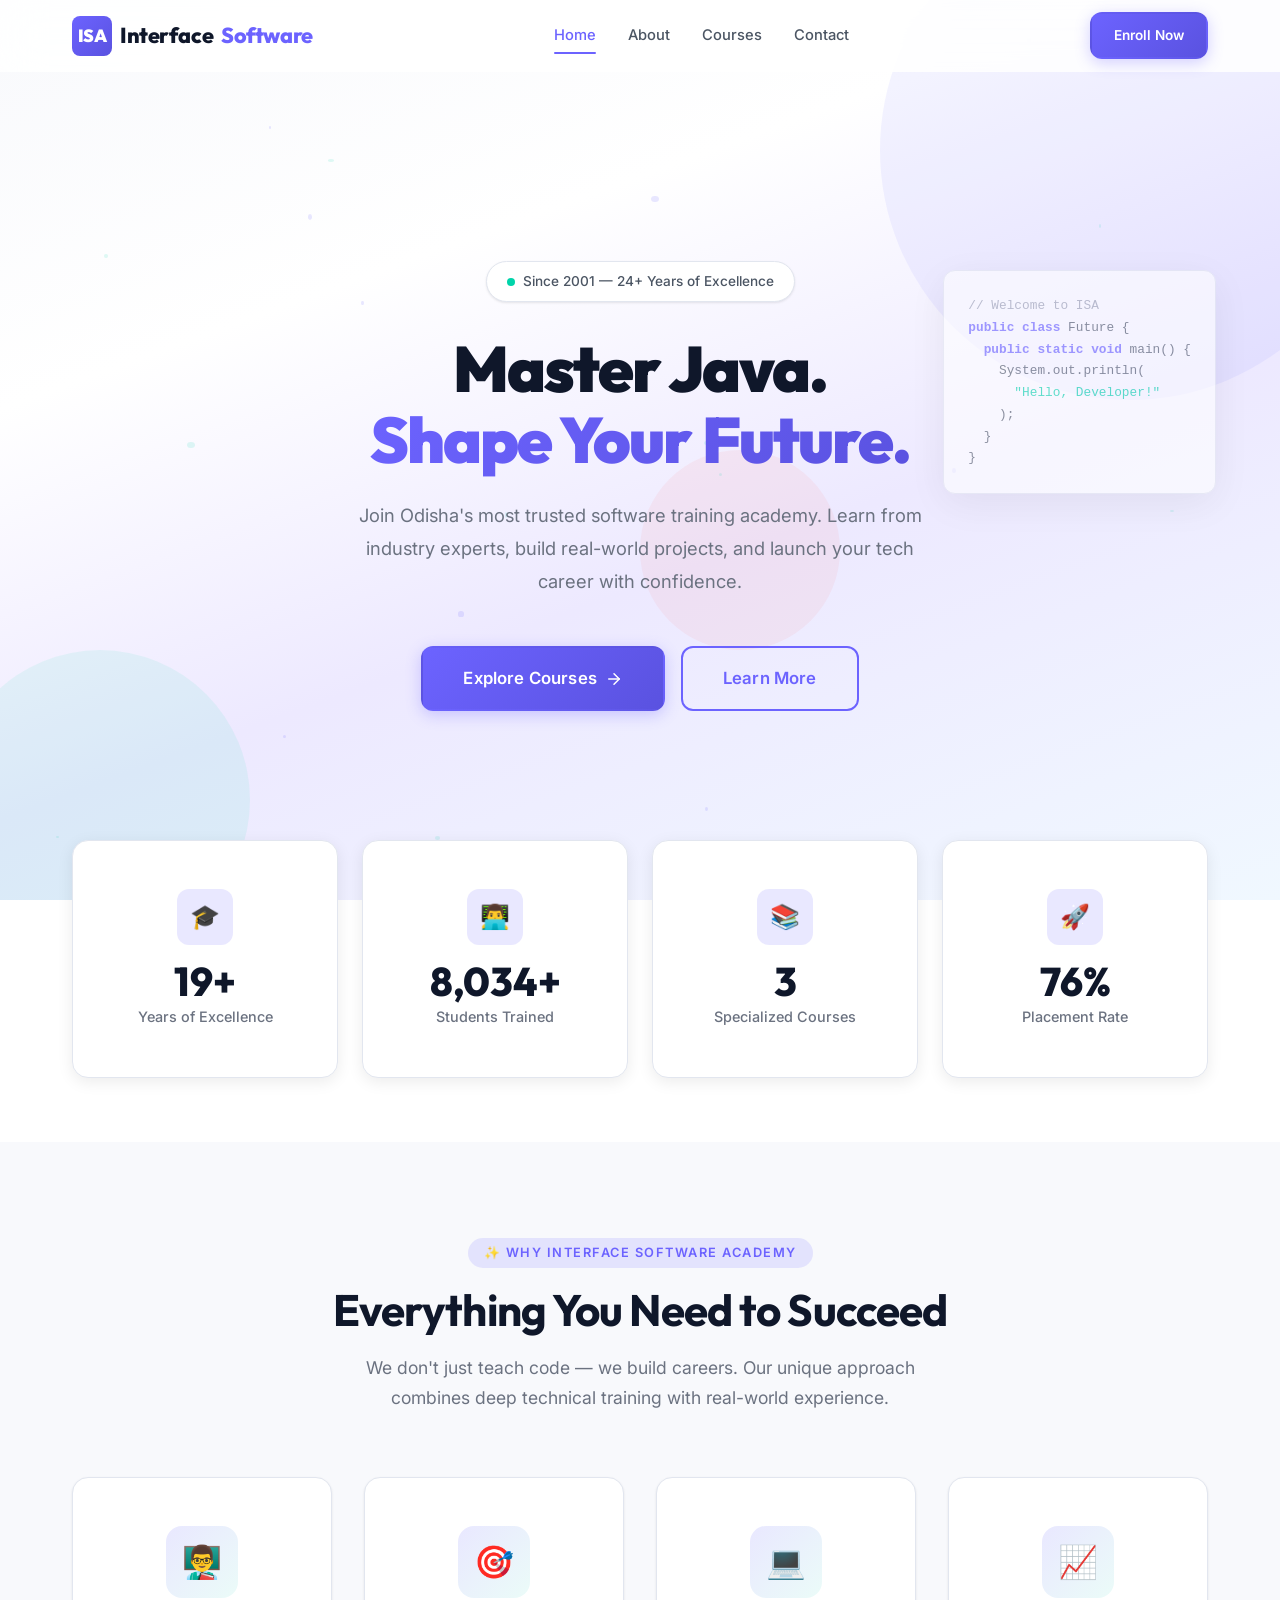
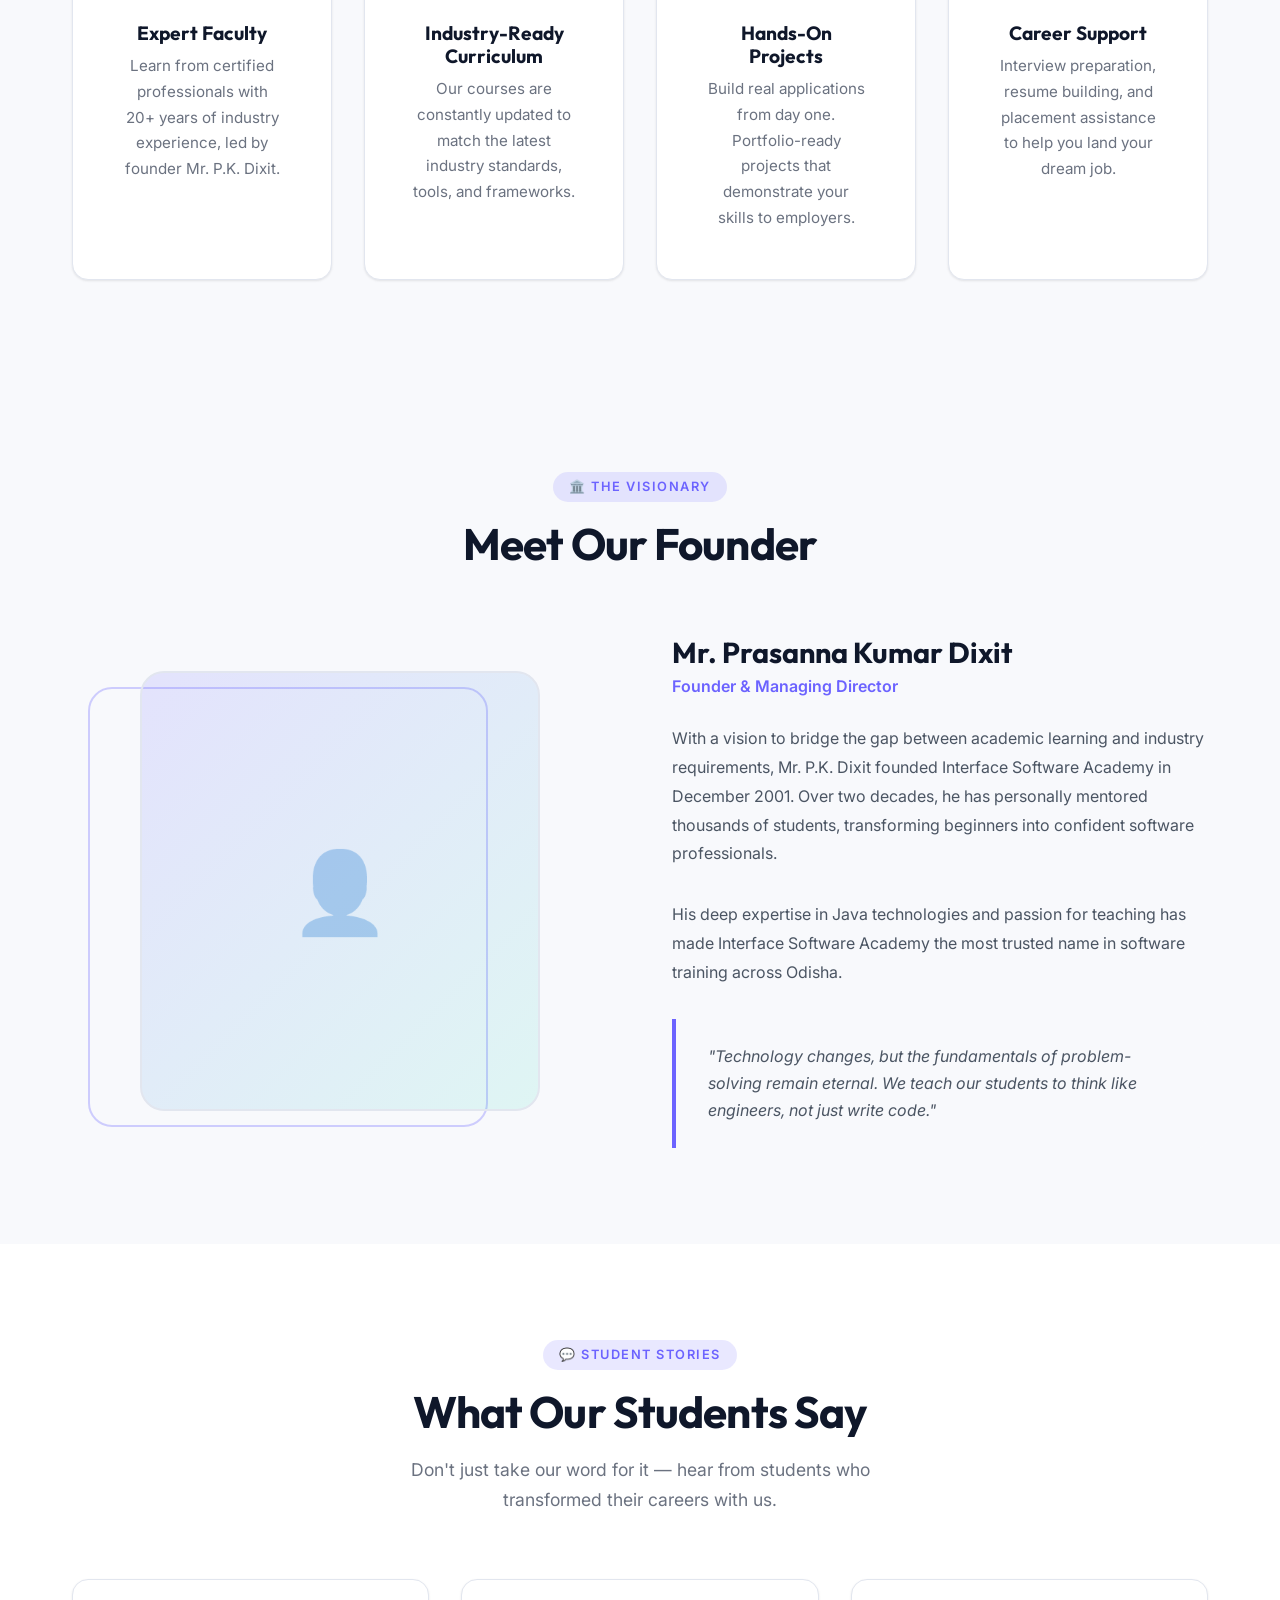
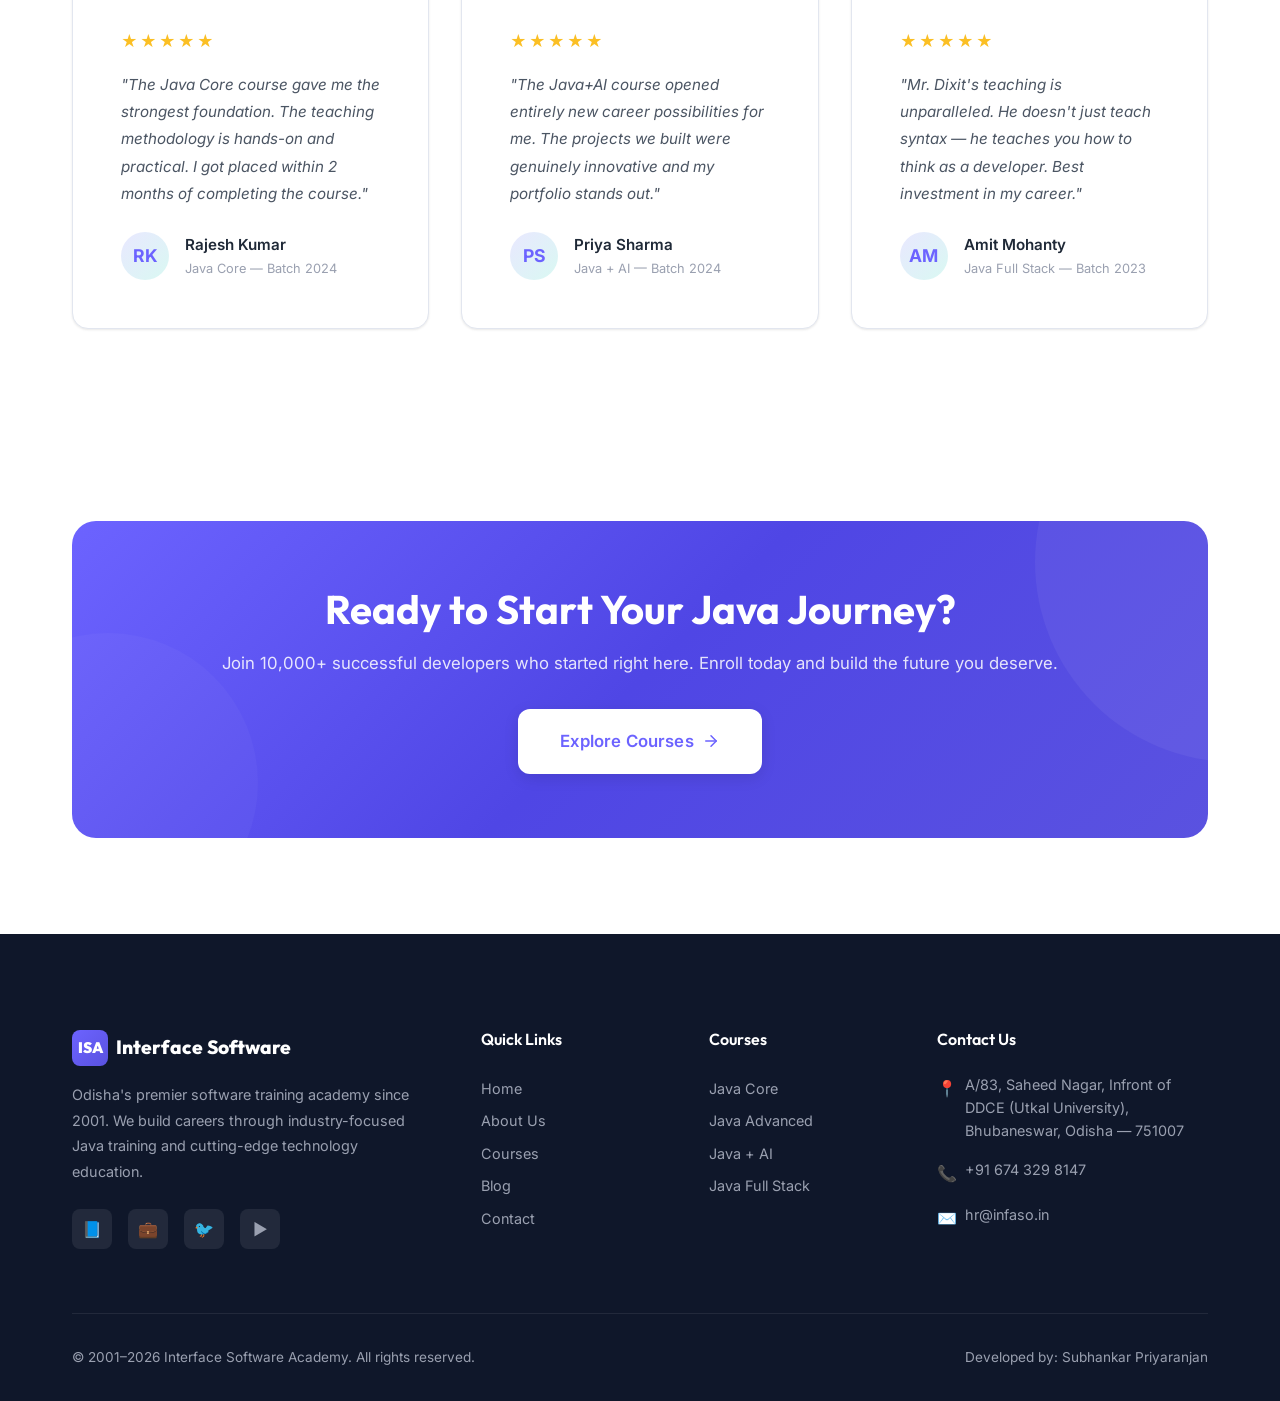
==== index.html @ 765995e7 "feat: initialize project structure with core design system and site layout" ====
<!DOCTYPE html>
<html lang="en">

<head>
  <meta charset="UTF-8">
  <meta name="viewport" content="width=device-width, initial-scale=1.0">
  <title>Interface Software Academy — Master Java. Shape Your Future.</title>
  <meta name="description"
    content="Interface Software Academy, founded by Mr. P.K. Dixit in 2001, is Odisha's premier Java training institute offering Core Java, Advanced Java, Java+AI, and Full Stack Java courses.">
  <link rel="stylesheet" href="css/style.css">
  <link rel="icon" type="image/svg+xml"
    href="data:image/svg+xml,<svg xmlns='http://www.w3.org/2000/svg' viewBox='0 0 32 32'><rect width='32' height='32' rx='6' fill='%236C63FF'/><text x='50%25' y='55%25' dominant-baseline='middle' text-anchor='middle' fill='white' font-size='18' font-weight='bold' font-family='sans-serif'>ISA</text></svg>">
</head>

<body>

  <!-- ===== NAVIGATION ===== -->
  <nav class="navbar" id="navbar">
    <div class="navbar__inner">
      <a href="index.html" class="navbar__logo">
        <div class="navbar__logo-icon">ISA</div>
        Interface<span>Software</span>
      </a>

      <div class="navbar__links" id="navLinks">
        <a href="index.html" class="navbar__link active">Home</a>
        <a href="about.html" class="navbar__link">About</a>
        <a href="courses.html" class="navbar__link">Courses</a>
        <a href="#contact" class="navbar__link">Contact</a>

        <!-- Mobile-only actions -->

      </div>

      <div class="navbar__actions">
        <a href="#" class="btn btn--primary btn--small">Enroll Now </a>
      </div>

      <button class="navbar__hamburger" id="hamburger" aria-label="Toggle menu">
        <span></span>
        <span></span>
        <span></span>
      </button>
    </div>
  </nav>
  <div class="nav-overlay" id="navOverlay"></div>


  <!-- ===== HERO SECTION ===== -->
  <section class="hero" id="home">
    <div class="hero__bg-shapes">
      <div class="shape shape--1"></div>
      <div class="shape shape--2"></div>
      <div class="shape shape--3"></div>
      <div class="hero__particles"></div>
    </div>

    <!-- Floating Code Snippet -->
    <div class="hero__floating-code">
      <span class="code-comment">// Welcome to ISA</span><br>
      <span class="code-keyword">public class</span> Future {<br>
      &nbsp;&nbsp;<span class="code-keyword">public static void</span> main() {<br>
      &nbsp;&nbsp;&nbsp;&nbsp;System.out.println(<br>
      &nbsp;&nbsp;&nbsp;&nbsp;&nbsp;&nbsp;<span class="code-string">"Hello, Developer!"</span><br>
      &nbsp;&nbsp;&nbsp;&nbsp;);<br>
      &nbsp;&nbsp;}<br>
      }
    </div>

    <div class="hero__content">
      <div class="hero__badge">
        <span class="hero__badge-dot"></span>
        Since 2001 — 24+ Years of Excellence
      </div>
      <h1 class="hero__title">
        Master Java.<br>
        <span class="hero__title-highlight">Shape Your Future.</span>
      </h1>
      <p class="hero__subtitle">
        Join Odisha's most trusted software training academy. Learn from industry experts, build real-world projects,
        and launch your tech career with confidence.
      </p>
      <div class="hero__cta">
        <a href="courses.html" class="btn btn--primary btn--large">
          Explore Courses
          <svg width="18" height="18" viewBox="0 0 24 24" fill="none" stroke="currentColor" stroke-width="2"
            stroke-linecap="round" stroke-linejoin="round">
            <path d="M5 12h14" />
            <path d="m12 5 7 7-7 7" />
          </svg>
        </a>
        <a href="about.html" class="btn btn--outline btn--large">Learn More</a>
      </div>
    </div>
  </section>


  <!-- ===== STATS SECTION ===== -->
  <section class="stats">
    <div class="container">
      <div class="stats__grid">
        <div class="stat-card reveal reveal-delay-1">
          <div class="stat-card__icon">🎓</div>
          <div class="stat-card__number" data-count="24" data-suffix="+">0</div>
          <div class="stat-card__label">Years of Excellence</div>
        </div>
        <div class="stat-card reveal reveal-delay-2">
          <div class="stat-card__icon">👨‍💻</div>
          <div class="stat-card__number" data-count="10000" data-suffix="+">0</div>
          <div class="stat-card__label">Students Trained</div>
        </div>
        <div class="stat-card reveal reveal-delay-3">
          <div class="stat-card__icon">📚</div>
          <div class="stat-card__number" data-count="4" data-suffix="">0</div>
          <div class="stat-card__label">Specialized Courses</div>
        </div>
        <div class="stat-card reveal reveal-delay-4">
          <div class="stat-card__icon">🚀</div>
          <div class="stat-card__number" data-count="95" data-suffix="%">0</div>
          <div class="stat-card__label">Placement Rate</div>
        </div>
      </div>
    </div>
  </section>


  <!-- ===== WHY CHOOSE US ===== -->
  <section class="section section--gray" id="features">
    <div class="container">
      <div class="section-header reveal">
        <div class="section-badge">✨ Why Interface Software Academy</div>
        <h2 class="section-title">Everything You Need to Succeed</h2>
        <p class="section-subtitle">We don't just teach code — we build careers. Our unique approach combines deep
          technical training with real-world experience.</p>
      </div>

      <div class="features__grid">
        <div class="card feature-card reveal reveal-delay-1">
          <div class="feature-card__icon">👨‍🏫</div>
          <h3 class="feature-card__title">Expert Faculty</h3>
          <p class="feature-card__desc">Learn from certified professionals with 20+ years of industry experience, led by
            founder Mr. P.K. Dixit.</p>
        </div>
        <div class="card feature-card reveal reveal-delay-2">
          <div class="feature-card__icon">🎯</div>
          <h3 class="feature-card__title">Industry-Ready Curriculum</h3>
          <p class="feature-card__desc">Our courses are constantly updated to match the latest industry standards,
            tools, and frameworks.</p>
        </div>
        <div class="card feature-card reveal reveal-delay-3">
          <div class="feature-card__icon">💻</div>
          <h3 class="feature-card__title">Hands-On Projects</h3>
          <p class="feature-card__desc">Build real applications from day one. Portfolio-ready projects that demonstrate
            your skills to employers.</p>
        </div>
        <div class="card feature-card reveal reveal-delay-4">
          <div class="feature-card__icon">📈</div>
          <h3 class="feature-card__title">Career Support</h3>
          <p class="feature-card__desc">Interview preparation, resume building, and placement assistance to help you
            land your dream job.</p>
        </div>
      </div>
    </div>
  </section>




  <!-- ===== FOUNDER SPOTLIGHT ===== -->
  <section class="section section--gray" id="founder">
    <div class="container">
      <div class="section-header reveal">
        <div class="section-badge">🏛️ The Visionary</div>
        <h2 class="section-title">Meet Our Founder</h2>
      </div>

      <div class="founder">
        <div class="founder__image-wrap reveal reveal--left">
          <div class="founder__image">
            <span class="founder__image-placeholder">👤</span>
          </div>
          <div class="founder__image-frame"></div>
        </div>

        <div class="reveal reveal--right">
          <h3 class="founder__name">Mr. Prasanna Kumar Dixit</h3>
          <p class="founder__role">Founder & Managing Director</p>
          <p class="founder__bio">
            With a vision to bridge the gap between academic learning and industry requirements, Mr. P.K. Dixit founded
            Interface Software Academy in December 2001. Over two decades, he has personally mentored thousands of
            students, transforming beginners into confident software professionals.
          </p>
          <p class="founder__bio">
            His deep expertise in Java technologies and passion for teaching has made Interface Software Academy the
            most trusted name in software training across Odisha.
          </p>
          <blockquote class="founder__quote">
            "Technology changes, but the fundamentals of problem-solving remain eternal. We teach our students to think
            like engineers, not just write code."
          </blockquote>
        </div>
      </div>
    </div>
  </section>


  <!-- ===== TESTIMONIALS ===== -->
  <section class="section" id="testimonials">
    <div class="container">
      <div class="section-header reveal">
        <div class="section-badge">💬 Student Stories</div>
        <h2 class="section-title">What Our Students Say</h2>
        <p class="section-subtitle">Don't just take our word for it — hear from students who transformed their careers
          with us.</p>
      </div>

      <div class="testimonials__grid">
        <div class="card testimonial-card reveal reveal-delay-1">
          <div class="testimonial-card__stars">★★★★★</div>
          <p class="testimonial-card__text">"The Java Core course gave me the strongest foundation. The teaching
            methodology is hands-on and practical. I got placed within 2 months of completing the course."</p>
          <div class="testimonial-card__author">
            <div class="testimonial-card__avatar">RK</div>
            <div>
              <div class="testimonial-card__name">Rajesh Kumar</div>
              <div class="testimonial-card__course">Java Core — Batch 2024</div>
            </div>
          </div>
        </div>

        <div class="card testimonial-card reveal reveal-delay-2">
          <div class="testimonial-card__stars">★★★★★</div>
          <p class="testimonial-card__text">"The Java+AI course opened entirely new career possibilities for me. The
            projects we built were genuinely innovative and my portfolio stands out."</p>
          <div class="testimonial-card__author">
            <div class="testimonial-card__avatar">PS</div>
            <div>
              <div class="testimonial-card__name">Priya Sharma</div>
              <div class="testimonial-card__course">Java + AI — Batch 2024</div>
            </div>
          </div>
        </div>

        <div class="card testimonial-card reveal reveal-delay-3">
          <div class="testimonial-card__stars">★★★★★</div>
          <p class="testimonial-card__text">"Mr. Dixit's teaching is unparalleled. He doesn't just teach syntax — he
            teaches you how to think as a developer. Best investment in my career."</p>
          <div class="testimonial-card__author">
            <div class="testimonial-card__avatar">AM</div>
            <div>
              <div class="testimonial-card__name">Amit Mohanty</div>
              <div class="testimonial-card__course">Java Full Stack — Batch 2023</div>
            </div>
          </div>
        </div>
      </div>
    </div>
  </section>


  <!-- ===== CTA BANNER ===== -->
  <section class="section">
    <div class="container">
      <div class="cta-banner reveal reveal--scale">
        <h2 class="cta-banner__title">Ready to Start Your Java Journey?</h2>
        <p class="cta-banner__subtitle">Join 10,000+ successful developers who started right here. Enroll today and
          build the future you deserve.</p>
        <a href="courses.html" class="btn btn--white btn--large">
          Explore Courses
          <svg width="18" height="18" viewBox="0 0 24 24" fill="none" stroke="currentColor" stroke-width="2"
            stroke-linecap="round" stroke-linejoin="round">
            <path d="M5 12h14" />
            <path d="m12 5 7 7-7 7" />
          </svg>
        </a>
      </div>
    </div>
  </section>


  <!-- ===== FOOTER ===== -->
  <footer class="footer" id="contact">
    <div class="container">
      <div class="footer__grid">
        <div>
          <div class="footer__logo">
            <div class="footer__logo-icon">ISA</div>
            Interface Software
          </div>
          <p class="footer__brand-desc">
            Odisha's premier software training academy since 2001. We build careers through industry-focused Java
            training and cutting-edge technology education.
          </p>
          <div class="footer__social">
            <a href="https://www.facebook.com/InterfaceSoftware/" target="_blank" class="footer__social-link"
              aria-label="Facebook">📘</a>
            <a href="#" class="footer__social-link" aria-label="LinkedIn">💼</a>
            <a href="#" class="footer__social-link" aria-label="Twitter">🐦</a>
            <a href="#" class="footer__social-link" aria-label="YouTube">▶️</a>
          </div>
        </div>

        <div>
          <h4 class="footer__heading">Quick Links</h4>
          <a href="index.html" class="footer__link">Home</a>
          <a href="about.html" class="footer__link">About Us</a>
          <a href="courses.html" class="footer__link">Courses</a>
          <a href="#" class="footer__link">Blog</a>
          <a href="#contact" class="footer__link">Contact</a>
        </div>

        <div>
          <h4 class="footer__heading">Courses</h4>
          <a href="courses.html" class="footer__link">Java Core</a>
          <a href="courses.html" class="footer__link">Java Advanced</a>
          <a href="courses.html" class="footer__link">Java + AI</a>
          <a href="courses.html" class="footer__link">Java Full Stack</a>
        </div>

        <div>
          <h4 class="footer__heading">Contact Us</h4>
          <div class="footer__contact-item">
            <span class="footer__contact-icon">📍</span>
            <span>A/83, Saheed Nagar, Infront of DDCE (Utkal University), Bhubaneswar, Odisha — 751007</span>
          </div>
          <div class="footer__contact-item">
            <span class="footer__contact-icon">📞</span>
            <span>+91 674 329 8147</span>
          </div>
          <div class="footer__contact-item">
            <span class="footer__contact-icon">✉️</span>
            <span>hr@infaso.in</span>
          </div>
        </div>
      </div>

      <div class="footer__bottom">
        <p>© 2001–2026 Interface Software Academy. All rights reserved.</p>
        <p>Developed by: Subhankar Priyaranjan </p>
      </div>
    </div>
  </footer>

  <script src="js/main.js"></script>
</body>

</html>
---- css/style.css ----
/* ============================================
   INTERFACE SOFTWARE ACADEMY — DESIGN SYSTEM
   Light Mode | Premium | Professional
   ============================================ */

/* ---- Google Fonts ---- */
@import url('https://fonts.googleapis.com/css2?family=Inter:wght@300;400;500;600;700;800&family=Outfit:wght@400;500;600;700;800;900&display=swap');

/* ---- CSS Custom Properties ---- */
:root {
  /* Colors */
  --primary: #6C63FF;
  --primary-light: #8B83FF;
  --primary-dark: #5A52E0;
  --primary-glow: rgba(108, 99, 255, 0.15);
  --secondary: #00D4AA;
  --secondary-light: #33DDBB;
  --accent: #FF6B6B;
  --accent-light: #FF8A8A;

  /* Neutrals */
  --white: #FFFFFF;
  --gray-50: #F8F9FC;
  --gray-100: #F1F3F8;
  --gray-200: #E2E6EF;
  --gray-300: #C9CFD8;
  --gray-400: #9AA0B0;
  --gray-500: #6B7280;
  --gray-600: #4B5563;
  --gray-700: #374151;
  --gray-800: #1F2937;
  --gray-900: #0F172A;

  /* Typography */
  --font-body: 'Inter', -apple-system, BlinkMacSystemFont, sans-serif;
  --font-heading: 'Outfit', 'Inter', sans-serif;

  /* Spacing */
  --space-xs: 0.25rem;
  --space-sm: 0.5rem;
  --space-md: 1rem;
  --space-lg: 1.5rem;
  --space-xl: 2rem;
  --space-2xl: 3rem;
  --space-3xl: 4rem;
  --space-4xl: 6rem;

  /* Shadows */
  --shadow-sm: 0 1px 3px rgba(0,0,0,0.06), 0 1px 2px rgba(0,0,0,0.04);
  --shadow-md: 0 4px 16px rgba(0,0,0,0.08);
  --shadow-lg: 0 10px 40px rgba(0,0,0,0.1);
  --shadow-xl: 0 20px 60px rgba(0,0,0,0.12);
  --shadow-glow: 0 0 30px rgba(108, 99, 255, 0.2);

  /* Glass */
  --glass-bg: rgba(255, 255, 255, 0.7);
  --glass-border: rgba(255, 255, 255, 0.8);
  --glass-blur: 20px;

  /* Borders */
  --radius-sm: 8px;
  --radius-md: 12px;
  --radius-lg: 16px;
  --radius-xl: 24px;
  --radius-full: 50%;

  /* Transitions */
  --transition-fast: 0.2s cubic-bezier(0.4, 0, 0.2, 1);
  --transition-base: 0.3s cubic-bezier(0.4, 0, 0.2, 1);
  --transition-slow: 0.5s cubic-bezier(0.4, 0, 0.2, 1);

  /* Layout */
  --max-width: 1200px;
  --nav-height: 72px;
}

/* ---- Reset ---- */
*,
*::before,
*::after {
  margin: 0;
  padding: 0;
  box-sizing: border-box;
}

html {
  scroll-behavior: smooth;
  font-size: 16px;
}

body {
  font-family: var(--font-body);
  color: var(--gray-800);
  background-color: var(--white);
  line-height: 1.7;
  -webkit-font-smoothing: antialiased;
  -moz-osx-font-smoothing: grayscale;
  overflow-x: hidden;
}

img {
  max-width: 100%;
  height: auto;
  display: block;
}

a {
  text-decoration: none;
  color: inherit;
  transition: color var(--transition-fast);
}

ul, ol {
  list-style: none;
}

h1, h2, h3, h4, h5, h6 {
  font-family: var(--font-heading);
  font-weight: 700;
  line-height: 1.2;
  color: var(--gray-900);
}

/* ---- Container ---- */
.container {
  width: 100%;
  max-width: var(--max-width);
  margin: 0 auto;
  padding: 0 var(--space-xl);
}

/* ---- Section ---- */
.section {
  padding: var(--space-4xl) 0;
}

.section--gray {
  background-color: var(--gray-50);
}

.section--primary {
  background: linear-gradient(135deg, var(--primary) 0%, var(--primary-dark) 100%);
  color: var(--white);
}

.section-header {
  text-align: center;
  max-width: 680px;
  margin: 0 auto var(--space-3xl);
}

.section-badge {
  display: inline-flex;
  align-items: center;
  gap: var(--space-sm);
  padding: var(--space-xs) var(--space-md);
  background: var(--primary-glow);
  color: var(--primary);
  font-size: 0.8rem;
  font-weight: 600;
  text-transform: uppercase;
  letter-spacing: 1.5px;
  border-radius: var(--radius-xl);
  margin-bottom: var(--space-md);
}

.section-title {
  font-size: clamp(2rem, 4vw, 2.75rem);
  margin-bottom: var(--space-md);
  letter-spacing: -0.02em;
}

.section-subtitle {
  font-size: 1.1rem;
  color: var(--gray-500);
  max-width: 560px;
  margin: 0 auto;
}


/* ============================================
   UNIVERSAL BUTTON
   ============================================ */
.btn {
  display: inline-flex;
  align-items: center;
  justify-content: center;
  gap: var(--space-sm);
  padding: 14px 32px;
  font-family: var(--font-body);
  font-size: 0.95rem;
  font-weight: 600;
  border: 2px solid transparent;
  border-radius: var(--radius-md);
  cursor: pointer;
  transition: all var(--transition-base);
  position: relative;
  overflow: hidden;
  white-space: nowrap;
  letter-spacing: 0.01em;
}

.btn::before {
  content: '';
  position: absolute;
  top: 0;
  left: -100%;
  width: 100%;
  height: 100%;
  background: linear-gradient(90deg, transparent, rgba(255,255,255,0.2), transparent);
  transition: left 0.5s ease;
}

.btn:hover::before {
  left: 100%;
}

.btn--primary {
  background: linear-gradient(135deg, var(--primary) 0%, var(--primary-dark) 100%);
  color: var(--white);
  box-shadow: 0 4px 15px rgba(108, 99, 255, 0.3);
}

.btn--primary:hover {
  transform: translateY(-2px);
  box-shadow: 0 8px 25px rgba(108, 99, 255, 0.4);
}

.btn--primary:active {
  transform: translateY(0);
  box-shadow: 0 2px 10px rgba(108, 99, 255, 0.3);
}

.btn--outline {
  background: transparent;
  color: var(--primary);
  border-color: var(--primary);
}

.btn--outline:hover {
  background: var(--primary);
  color: var(--white);
  transform: translateY(-2px);
  box-shadow: 0 8px 25px rgba(108, 99, 255, 0.3);
}

.btn--white {
  background: var(--white);
  color: var(--primary);
  box-shadow: 0 4px 15px rgba(0,0,0,0.1);
}

.btn--white:hover {
  transform: translateY(-2px);
  box-shadow: 0 8px 25px rgba(0,0,0,0.15);
}

.btn--large {
  padding: 16px 40px;
  font-size: 1.05rem;
}

.btn--small {
  padding: 10px 22px;
  font-size: 0.85rem;
}

.btn--full {
  width: 100%;
}

.btn--icon svg {
  width: 18px;
  height: 18px;
}


/* ============================================
   NAVIGATION BAR
   ============================================ */
.navbar {
  position: fixed;
  top: 0;
  left: 0;
  right: 0;
  height: var(--nav-height);
  z-index: 1000;
  transition: all var(--transition-base);
  background: rgba(255, 255, 255, 0.85);
  backdrop-filter: blur(var(--glass-blur));
  -webkit-backdrop-filter: blur(var(--glass-blur));
  border-bottom: 1px solid transparent;
}

.navbar.scrolled {
  background: rgba(255, 255, 255, 0.97);
  border-bottom: 1px solid var(--gray-200);
  box-shadow: var(--shadow-sm);
}

.navbar__inner {
  display: flex;
  align-items: center;
  justify-content: space-between;
  height: 100%;
  max-width: var(--max-width);
  margin: 0 auto;
  padding: 0 var(--space-xl);
}

.navbar__logo {
  display: flex;
  align-items: center;
  gap: var(--space-sm);
  font-family: var(--font-heading);
  font-weight: 800;
  font-size: 1.35rem;
  color: var(--gray-900);
  letter-spacing: -0.02em;
}

.navbar__logo-icon {
  display: flex;
  align-items: center;
  justify-content: center;
  width: 40px;
  height: 40px;
  background: linear-gradient(135deg, var(--primary), var(--primary-dark));
  color: var(--white);
  font-size: 1.1rem;
  font-weight: 900;
  border-radius: var(--radius-sm);
}

.navbar__logo span {
  color: var(--primary);
}

.navbar__links {
  display: flex;
  align-items: center;
  gap: var(--space-xl);
}

.navbar__link {
  font-size: 0.92rem;
  font-weight: 500;
  color: var(--gray-600);
  position: relative;
  padding: var(--space-xs) 0;
  transition: color var(--transition-fast);
}

.navbar__link::after {
  content: '';
  position: absolute;
  bottom: -2px;
  left: 0;
  width: 0;
  height: 2px;
  background: var(--primary);
  border-radius: 1px;
  transition: width var(--transition-base);
}

.navbar__link:hover,
.navbar__link.active {
  color: var(--primary);
}

.navbar__link:hover::after,
.navbar__link.active::after {
  width: 100%;
}

.navbar__actions {
  display: flex;
  align-items: center;
  gap: var(--space-md);
}

.navbar__login {
  font-size: 0.92rem;
  font-weight: 600;
  color: var(--gray-700);
  padding: 8px 16px;
  transition: color var(--transition-fast);
}

.navbar__login:hover {
  color: var(--primary);
}

.navbar__hamburger {
  display: none;
  flex-direction: column;
  gap: 5px;
  background: none;
  border: none;
  cursor: pointer;
  padding: 4px;
  z-index: 1001;
}

.navbar__hamburger span {
  display: block;
  width: 24px;
  height: 2.5px;
  background: var(--gray-700);
  border-radius: 2px;
  transition: all var(--transition-base);
}

.navbar__hamburger.active span:nth-child(1) {
  transform: rotate(45deg) translate(5px, 5px);
}

.navbar__hamburger.active span:nth-child(2) {
  opacity: 0;
}

.navbar__hamburger.active span:nth-child(3) {
  transform: rotate(-45deg) translate(5px, -5px);
}


/* ============================================
   GLASS CARD
   ============================================ */
.glass-card {
  background: var(--glass-bg);
  backdrop-filter: blur(var(--glass-blur));
  -webkit-backdrop-filter: blur(var(--glass-blur));
  border: 1px solid var(--glass-border);
  border-radius: var(--radius-lg);
  padding: var(--space-2xl);
  box-shadow: var(--shadow-md);
  transition: all var(--transition-base);
}

.glass-card:hover {
  transform: translateY(-4px);
  box-shadow: var(--shadow-lg);
}

.card {
  background: var(--white);
  border: 1px solid var(--gray-200);
  border-radius: var(--radius-lg);
  padding: var(--space-2xl);
  box-shadow: var(--shadow-sm);
  transition: all var(--transition-base);
}

.card:hover {
  transform: translateY(-4px);
  box-shadow: var(--shadow-lg);
  border-color: var(--primary-light);
}


/* ============================================
   HERO SECTION
   ============================================ */
.hero {
  position: relative;
  min-height: 100vh;
  display: flex;
  align-items: center;
  justify-content: center;
  overflow: hidden;
  background: linear-gradient(160deg, var(--gray-50) 0%, var(--white) 30%, #EDE9FF 60%, #F0F8FF 100%);
  padding-top: var(--nav-height);
}

.hero__bg-shapes {
  position: absolute;
  inset: 0;
  overflow: hidden;
  pointer-events: none;
}

.hero__bg-shapes .shape {
  position: absolute;
  border-radius: var(--radius-full);
  opacity: 0.08;
}

.hero__bg-shapes .shape--1 {
  width: 500px;
  height: 500px;
  background: var(--primary);
  top: -100px;
  right: -100px;
  animation: floatShape 20s ease-in-out infinite;
}

.hero__bg-shapes .shape--2 {
  width: 300px;
  height: 300px;
  background: var(--secondary);
  bottom: -50px;
  left: -50px;
  animation: floatShape 15s ease-in-out infinite reverse;
}

.hero__bg-shapes .shape--3 {
  width: 200px;
  height: 200px;
  background: var(--accent);
  top: 50%;
  left: 50%;
  animation: floatShape 18s ease-in-out infinite 2s;
}

@keyframes floatShape {
  0%, 100% { transform: translate(0, 0) scale(1); }
  25% { transform: translate(30px, -30px) scale(1.05); }
  50% { transform: translate(-20px, 20px) scale(0.95); }
  75% { transform: translate(15px, 15px) scale(1.02); }
}

.hero__content {
  position: relative;
  z-index: 2;
  text-align: center;
  max-width: 800px;
  padding: var(--space-3xl) var(--space-xl);
}

.hero__badge {
  display: inline-flex;
  align-items: center;
  gap: var(--space-sm);
  padding: 8px 20px;
  background: var(--white);
  border: 1px solid var(--gray-200);
  border-radius: var(--radius-xl);
  font-size: 0.85rem;
  font-weight: 500;
  color: var(--gray-600);
  margin-bottom: var(--space-xl);
  box-shadow: var(--shadow-sm);
  animation: fadeInDown 0.8s ease-out;
}

.hero__badge-dot {
  width: 8px;
  height: 8px;
  background: var(--secondary);
  border-radius: var(--radius-full);
  animation: pulse 2s ease-in-out infinite;
}

@keyframes pulse {
  0%, 100% { opacity: 1; transform: scale(1); }
  50% { opacity: 0.6; transform: scale(1.3); }
}

.hero__title {
  font-size: clamp(2.5rem, 6vw, 4rem);
  font-weight: 900;
  line-height: 1.1;
  margin-bottom: var(--space-lg);
  letter-spacing: -0.03em;
  animation: fadeInUp 0.8s ease-out 0.2s both;
}

.hero__title-highlight {
  background: linear-gradient(135deg, var(--primary), var(--primary-dark));
  -webkit-background-clip: text;
  background-clip: text;
  -webkit-text-fill-color: transparent;
}

.hero__subtitle {
  font-size: 1.15rem;
  color: var(--gray-500);
  max-width: 580px;
  margin: 0 auto var(--space-2xl);
  line-height: 1.8;
  animation: fadeInUp 0.8s ease-out 0.4s both;
}

.hero__cta {
  display: flex;
  align-items: center;
  justify-content: center;
  gap: var(--space-md);
  flex-wrap: wrap;
  animation: fadeInUp 0.8s ease-out 0.6s both;
}

.hero__floating-code {
  position: absolute;
  right: 5%;
  top: 30%;
  background: var(--white);
  border: 1px solid var(--gray-200);
  border-radius: var(--radius-md);
  padding: var(--space-lg);
  font-family: 'Courier New', monospace;
  font-size: 0.8rem;
  color: var(--gray-600);
  box-shadow: var(--shadow-lg);
  animation: floatCode 6s ease-in-out infinite;
  opacity: 0.6;
  z-index: 1;
  display: none;
}

@media (min-width: 1200px) {
  .hero__floating-code {
    display: block;
  }
}

@keyframes floatCode {
  0%, 100% { transform: translateY(0) rotate(2deg); }
  50% { transform: translateY(-20px) rotate(-1deg); }
}

.hero__floating-code .code-keyword { color: var(--primary); font-weight: 600; }
.hero__floating-code .code-string { color: var(--secondary); }
.hero__floating-code .code-comment { color: var(--gray-400); }


/* ============================================
   STATS SECTION
   ============================================ */
.stats {
  position: relative;
  margin-top: -60px;
  z-index: 10;
  padding-bottom: var(--space-3xl);
}

.stats__grid {
  display: grid;
  grid-template-columns: repeat(4, 1fr);
  gap: var(--space-lg);
}

.stat-card {
  text-align: center;
  background: var(--white);
  border: 1px solid var(--gray-200);
  border-radius: var(--radius-lg);
  padding: var(--space-2xl) var(--space-lg);
  box-shadow: var(--shadow-md);
  transition: all var(--transition-base);
}

.stat-card:hover {
  transform: translateY(-6px);
  box-shadow: var(--shadow-glow);
  border-color: var(--primary-light);
}

.stat-card__icon {
  display: inline-flex;
  align-items: center;
  justify-content: center;
  width: 56px;
  height: 56px;
  background: var(--primary-glow);
  color: var(--primary);
  border-radius: var(--radius-md);
  font-size: 1.5rem;
  margin-bottom: var(--space-md);
}

.stat-card__number {
  font-family: var(--font-heading);
  font-size: 2.5rem;
  font-weight: 800;
  color: var(--gray-900);
  line-height: 1;
  margin-bottom: var(--space-xs);
}

.stat-card__label {
  font-size: 0.9rem;
  color: var(--gray-500);
  font-weight: 500;
}


/* ============================================
   WHY CHOOSE US
   ============================================ */
.features__grid {
  display: grid;
  grid-template-columns: repeat(auto-fit, minmax(260px, 1fr));
  gap: var(--space-xl);
}

.feature-card {
  text-align: center;
  padding: var(--space-2xl);
}

.feature-card__icon {
  display: inline-flex;
  align-items: center;
  justify-content: center;
  width: 72px;
  height: 72px;
  background: linear-gradient(135deg, var(--primary-glow), rgba(0, 212, 170, 0.08));
  border-radius: var(--radius-lg);
  font-size: 2rem;
  margin-bottom: var(--space-lg);
  transition: transform var(--transition-base);
}

.feature-card:hover .feature-card__icon {
  transform: scale(1.1) rotate(5deg);
}

.feature-card__title {
  font-size: 1.2rem;
  font-weight: 700;
  margin-bottom: var(--space-sm);
}

.feature-card__desc {
  font-size: 0.95rem;
  color: var(--gray-500);
  line-height: 1.7;
}


/* ============================================
   COURSE CARDS (Flex — dynamic)
   ============================================ */
.courses__grid {
  display: flex;
  flex-wrap: wrap;
  justify-content: center;
  gap: var(--space-xl);
}

.course-card {
  position: relative;
  flex: 1 1 280px;
  max-width: 320px;
  background: var(--white);
  border: 1px solid var(--gray-200);
  border-radius: var(--radius-lg);
  padding: var(--space-2xl);
  box-shadow: var(--shadow-sm);
  transition: all var(--transition-base);
  overflow: hidden;
}

.course-card::before {
  content: '';
  position: absolute;
  top: 0;
  left: 0;
  right: 0;
  height: 4px;
  background: linear-gradient(90deg, var(--primary), var(--secondary));
  opacity: 0;
  transition: opacity var(--transition-base);
}

.course-card:hover {
  transform: translateY(-6px);
  box-shadow: var(--shadow-xl);
  border-color: var(--primary-light);
}

.course-card:hover::before {
  opacity: 1;
}

.course-card--featured {
  border-color: var(--primary);
  box-shadow: var(--shadow-md);
}

.course-card--featured::before {
  opacity: 1;
}

.course-card__ribbon {
  position: absolute;
  top: 16px;
  right: -30px;
  background: linear-gradient(135deg, var(--primary), var(--primary-dark));
  color: var(--white);
  font-size: 0.7rem;
  font-weight: 700;
  padding: 4px 36px;
  transform: rotate(45deg);
  text-transform: uppercase;
  letter-spacing: 0.5px;
}

.course-card__icon {
  display: inline-flex;
  align-items: center;
  justify-content: center;
  width: 56px;
  height: 56px;
  border-radius: var(--radius-md);
  font-size: 1.5rem;
  margin-bottom: var(--space-md);
}

.course-card__icon--core { background: #EDE9FF; }
.course-card__icon--advanced { background: #E0F7F1; }
.course-card__icon--ai { background: #FFF0E0; }
.course-card__icon--fullstack { background: #E8F4FF; }

.course-card__title {
  font-size: 1.15rem;
  font-weight: 700;
  margin-bottom: var(--space-xs);
}

.course-card__tagline {
  font-size: 0.85rem;
  color: var(--gray-500);
  margin-bottom: var(--space-lg);
}

.course-card__price {
  margin-bottom: var(--space-lg);
}

.course-card__price-amount {
  font-family: var(--font-heading);
  font-size: 2rem;
  font-weight: 800;
  color: var(--gray-900);
}

.course-card__price-original {
  font-size: 0.9rem;
  color: var(--gray-400);
  text-decoration: line-through;
  margin-left: var(--space-sm);
}

.course-card__price-period {
  display: block;
  font-size: 0.8rem;
  color: var(--gray-400);
  margin-top: 2px;
}

.course-card__features {
  margin-bottom: var(--space-xl);
}

.course-card__feature {
  display: flex;
  align-items: flex-start;
  gap: var(--space-sm);
  padding: var(--space-sm) 0;
  font-size: 0.9rem;
  color: var(--gray-600);
}

.course-card__feature-icon {
  flex-shrink: 0;
  width: 20px;
  height: 20px;
  background: var(--secondary);
  color: var(--white);
  border-radius: var(--radius-full);
  display: flex;
  align-items: center;
  justify-content: center;
  font-size: 0.65rem;
  margin-top: 2px;
}


/* ============================================
   FOUNDER / ABOUT
   ============================================ */
.founder {
  display: grid;
  grid-template-columns: 1fr 1fr;
  gap: var(--space-3xl);
  align-items: center;
}

.founder__image-wrap {
  position: relative;
}

.founder__image {
  width: 100%;
  max-width: 400px;
  height: 440px;
  border-radius: var(--radius-xl);
  background: linear-gradient(135deg, var(--primary-glow), rgba(0, 212, 170, 0.1));
  display: flex;
  align-items: center;
  justify-content: center;
  overflow: hidden;
  border: 2px solid var(--gray-200);
  margin: 0 auto;
}

.founder__image-placeholder {
  font-size: 5rem;
  opacity: 0.3;
}

.founder__image-frame {
  position: absolute;
  width: 100%;
  max-width: 400px;
  height: 440px;
  border: 2px solid var(--primary);
  border-radius: var(--radius-xl);
  top: 16px;
  left: 16px;
  opacity: 0.3;
  z-index: -1;
}

.founder__name {
  font-size: 1.8rem;
  margin-bottom: var(--space-xs);
}

.founder__role {
  font-size: 1rem;
  color: var(--primary);
  font-weight: 600;
  margin-bottom: var(--space-lg);
}

.founder__bio {
  font-size: 1rem;
  color: var(--gray-600);
  line-height: 1.8;
  margin-bottom: var(--space-xl);
}

.founder__quote {
  background: var(--gray-50);
  border-left: 4px solid var(--primary);
  padding: var(--space-lg) var(--space-xl);
  border-radius: 0 var(--radius-md) var(--radius-md) 0;
  font-style: italic;
  color: var(--gray-600);
  line-height: 1.7;
}


/* ============================================
   TESTIMONIALS
   ============================================ */
.testimonials__grid {
  display: grid;
  grid-template-columns: repeat(auto-fit, minmax(300px, 1fr));
  gap: var(--space-xl);
}

.testimonial-card {
  padding: var(--space-2xl);
}

.testimonial-card__stars {
  color: #FBBF24;
  font-size: 1rem;
  margin-bottom: var(--space-md);
  letter-spacing: 2px;
}

.testimonial-card__text {
  font-size: 0.95rem;
  color: var(--gray-600);
  line-height: 1.8;
  margin-bottom: var(--space-lg);
  font-style: italic;
}

.testimonial-card__author {
  display: flex;
  align-items: center;
  gap: var(--space-md);
}

.testimonial-card__avatar {
  width: 48px;
  height: 48px;
  border-radius: var(--radius-full);
  background: linear-gradient(135deg, var(--primary-glow), rgba(0,212,170,0.15));
  display: flex;
  align-items: center;
  justify-content: center;
  font-weight: 700;
  color: var(--primary);
  font-size: 1.1rem;
}

.testimonial-card__name {
  font-weight: 600;
  font-size: 0.95rem;
}

.testimonial-card__course {
  font-size: 0.8rem;
  color: var(--gray-400);
}


/* ============================================
   CTA BANNER
   ============================================ */
.cta-banner {
  background: linear-gradient(135deg, var(--primary), #4F46E5, var(--primary-dark));
  border-radius: var(--radius-xl);
  padding: var(--space-3xl) var(--space-2xl);
  text-align: center;
  color: var(--white);
  position: relative;
  overflow: hidden;
}

.cta-banner::before {
  content: '';
  position: absolute;
  top: -50%;
  right: -20%;
  width: 400px;
  height: 400px;
  background: rgba(255,255,255,0.05);
  border-radius: var(--radius-full);
}

.cta-banner::after {
  content: '';
  position: absolute;
  bottom: -30%;
  left: -10%;
  width: 300px;
  height: 300px;
  background: rgba(255,255,255,0.03);
  border-radius: var(--radius-full);
}

.cta-banner__title {
  font-size: clamp(1.8rem, 3.5vw, 2.5rem);
  color: var(--white);
  margin-bottom: var(--space-md);
  position: relative;
  z-index: 2;
}

.cta-banner__subtitle {
  font-size: 1.05rem;
  opacity: 0.85;
  margin-bottom: var(--space-xl);
  position: relative;
  z-index: 2;
}

.cta-banner .btn {
  position: relative;
  z-index: 2;
}


/* ============================================
   FOOTER
   ============================================ */
.footer {
  background: var(--gray-900);
  color: var(--gray-400);
  padding: var(--space-4xl) 0 var(--space-xl);
}

.footer__grid {
  display: grid;
  grid-template-columns: 2fr 1fr 1fr 1.5fr;
  gap: var(--space-2xl);
  margin-bottom: var(--space-3xl);
}

.footer__brand-desc {
  font-size: 0.9rem;
  line-height: 1.8;
  margin-top: var(--space-md);
  color: var(--gray-400);
}

.footer__heading {
  font-family: var(--font-heading);
  font-size: 1rem;
  font-weight: 600;
  color: var(--white);
  margin-bottom: var(--space-lg);
}

.footer__link {
  display: block;
  font-size: 0.9rem;
  color: var(--gray-400);
  padding: var(--space-xs) 0;
  transition: color var(--transition-fast);
}

.footer__link:hover {
  color: var(--primary-light);
}

.footer__contact-item {
  display: flex;
  align-items: flex-start;
  gap: var(--space-sm);
  font-size: 0.9rem;
  margin-bottom: var(--space-md);
  line-height: 1.6;
}

.footer__contact-icon {
  flex-shrink: 0;
  margin-top: 3px;
  font-size: 1rem;
}

.footer__social {
  display: flex;
  gap: var(--space-md);
  margin-top: var(--space-lg);
}

.footer__social-link {
  display: flex;
  align-items: center;
  justify-content: center;
  width: 40px;
  height: 40px;
  background: rgba(255,255,255,0.08);
  border-radius: var(--radius-sm);
  font-size: 1rem;
  color: var(--gray-400);
  transition: all var(--transition-base);
}

.footer__social-link:hover {
  background: var(--primary);
  color: var(--white);
  transform: translateY(-3px);
}

.footer__bottom {
  border-top: 1px solid rgba(255,255,255,0.08);
  padding-top: var(--space-xl);
  display: flex;
  align-items: center;
  justify-content: space-between;
  flex-wrap: wrap;
  gap: var(--space-md);
  font-size: 0.85rem;
}

.footer__logo {
  display: flex;
  align-items: center;
  gap: var(--space-sm);
  font-family: var(--font-heading);
  font-weight: 800;
  font-size: 1.2rem;
  color: var(--white);
}

.footer__logo-icon {
  display: flex;
  align-items: center;
  justify-content: center;
  width: 36px;
  height: 36px;
  background: linear-gradient(135deg, var(--primary), var(--primary-dark));
  color: var(--white);
  font-size: 0.95rem;
  font-weight: 900;
  border-radius: var(--radius-sm);
}


/* ============================================
   PAGE HERO (About / Courses)
   ============================================ */
.page-hero {
  padding: calc(var(--nav-height) + var(--space-3xl)) 0 var(--space-3xl);
  background: linear-gradient(160deg, var(--gray-50), var(--white), #EDE9FF);
  text-align: center;
}

.page-hero__breadcrumb {
  display: flex;
  align-items: center;
  justify-content: center;
  gap: var(--space-sm);
  font-size: 0.85rem;
  color: var(--gray-400);
  margin-bottom: var(--space-lg);
}

.page-hero__breadcrumb a {
  color: var(--primary);
}

.page-hero__title {
  font-size: clamp(2rem, 5vw, 3rem);
  letter-spacing: -0.02em;
  margin-bottom: var(--space-md);
}

.page-hero__subtitle {
  font-size: 1.1rem;
  color: var(--gray-500);
  max-width: 560px;
  margin: 0 auto;
}


/* ============================================
   TIMELINE (About Page)
   ============================================ */
.timeline {
  position: relative;
  max-width: 800px;
  margin: 0 auto;
}

.timeline::before {
  content: '';
  position: absolute;
  top: 0;
  bottom: 0;
  left: 50%;
  width: 2px;
  background: var(--gray-200);
  transform: translateX(-50%);
}

.timeline__item {
  display: flex;
  justify-content: flex-end;
  padding-right: calc(50% + 30px);
  padding-bottom: var(--space-2xl);
  position: relative;
}

.timeline__item:nth-child(even) {
  justify-content: flex-start;
  padding-right: 0;
  padding-left: calc(50% + 30px);
}

.timeline__dot {
  position: absolute;
  left: 50%;
  top: 8px;
  width: 16px;
  height: 16px;
  background: var(--primary);
  border: 3px solid var(--white);
  border-radius: var(--radius-full);
  transform: translateX(-50%);
  box-shadow: 0 0 0 4px var(--primary-glow);
  z-index: 2;
}

.timeline__content {
  background: var(--white);
  border: 1px solid var(--gray-200);
  border-radius: var(--radius-md);
  padding: var(--space-lg);
  box-shadow: var(--shadow-sm);
}

.timeline__year {
  font-family: var(--font-heading);
  font-weight: 700;
  color: var(--primary);
  font-size: 0.85rem;
  margin-bottom: var(--space-xs);
}

.timeline__title {
  font-size: 1rem;
  font-weight: 600;
  margin-bottom: var(--space-xs);
}

.timeline__desc {
  font-size: 0.9rem;
  color: var(--gray-500);
}


/* ============================================
   MISSION & VISION
   ============================================ */
.mv-grid {
  display: grid;
  grid-template-columns: 1fr 1fr;
  gap: var(--space-xl);
}

.mv-card {
  padding: var(--space-2xl);
  border-top: 4px solid transparent;
}

.mv-card--mission {
  border-top-color: var(--primary);
}

.mv-card--vision {
  border-top-color: var(--secondary);
}

.mv-card__icon {
  font-size: 2.5rem;
  margin-bottom: var(--space-md);
}

.mv-card__title {
  font-size: 1.3rem;
  margin-bottom: var(--space-md);
}

.mv-card__text {
  font-size: 0.95rem;
  color: var(--gray-500);
  line-height: 1.8;
}


/* ============================================
   SERVICES GRID (About)
   ============================================ */
.services__grid {
  display: grid;
  grid-template-columns: repeat(auto-fit, minmax(260px, 1fr));
  gap: var(--space-xl);
}

.service-card {
  text-align: center;
}

.service-card__icon {
  font-size: 2.5rem;
  margin-bottom: var(--space-md);
}

.service-card__title {
  font-size: 1.1rem;
  font-weight: 700;
  margin-bottom: var(--space-sm);
}

.service-card__desc {
  font-size: 0.9rem;
  color: var(--gray-500);
}


/* ============================================
   CONTACT INFO CARD
   ============================================ */
.contact-info-grid {
  display: grid;
  grid-template-columns: repeat(auto-fit, minmax(250px, 1fr));
  gap: var(--space-xl);
}

.contact-card {
  text-align: center;
  padding: var(--space-2xl);
}

.contact-card__icon {
  display: inline-flex;
  align-items: center;
  justify-content: center;
  width: 64px;
  height: 64px;
  background: var(--primary-glow);
  border-radius: var(--radius-md);
  font-size: 1.5rem;
  margin-bottom: var(--space-md);
}

.contact-card__label {
  font-size: 0.85rem;
  color: var(--gray-400);
  text-transform: uppercase;
  letter-spacing: 1px;
  font-weight: 600;
  margin-bottom: var(--space-sm);
}

.contact-card__value {
  font-size: 1rem;
  color: var(--gray-700);
  font-weight: 500;
}


/* ============================================
   PRICING TOGGLE (Courses)
   ============================================ */
.pricing-toggle {
  display: flex;
  align-items: center;
  justify-content: center;
  gap: var(--space-md);
  margin-top: var(--space-xl);
}

.pricing-toggle__label {
  font-size: 0.9rem;
  font-weight: 500;
  color: var(--gray-500);
}

.pricing-toggle__label.active {
  color: var(--gray-900);
  font-weight: 600;
}

.pricing-toggle__switch {
  width: 52px;
  height: 28px;
  background: var(--gray-300);
  border-radius: 14px;
  position: relative;
  cursor: pointer;
  transition: background var(--transition-base);
}

.pricing-toggle__switch.active {
  background: var(--primary);
}

.pricing-toggle__switch::after {
  content: '';
  position: absolute;
  top: 3px;
  left: 3px;
  width: 22px;
  height: 22px;
  background: var(--white);
  border-radius: var(--radius-full);
  box-shadow: var(--shadow-sm);
  transition: transform var(--transition-base);
}

.pricing-toggle__switch.active::after {
  transform: translateX(24px);
}

.pricing-toggle__badge {
  font-size: 0.7rem;
  font-weight: 700;
  color: var(--secondary);
  background: rgba(0, 212, 170, 0.1);
  padding: 2px 8px;
  border-radius: var(--radius-xl);
}


/* ============================================
   WHAT'S INCLUDED (Courses)
   ============================================ */
.included__grid {
  display: grid;
  grid-template-columns: repeat(auto-fit, minmax(170px, 1fr));
  gap: var(--space-xl);
}

.included-item {
  text-align: center;
  padding: var(--space-lg);
}

.included-item__icon {
  font-size: 2rem;
  margin-bottom: var(--space-md);
}

.included-item__text {
  font-size: 0.9rem;
  font-weight: 600;
  color: var(--gray-700);
}


/* ============================================
   FAQ ACCORDION
   ============================================ */
.faq-list {
  max-width: 760px;
  margin: 0 auto;
}

.faq-item {
  border: 1px solid var(--gray-200);
  border-radius: var(--radius-md);
  margin-bottom: var(--space-md);
  overflow: hidden;
  transition: border-color var(--transition-base);
}

.faq-item.active {
  border-color: var(--primary-light);
}

.faq-item__question {
  display: flex;
  align-items: center;
  justify-content: space-between;
  width: 100%;
  padding: var(--space-lg) var(--space-xl);
  background: none;
  border: none;
  cursor: pointer;
  font-family: var(--font-body);
  font-size: 1rem;
  font-weight: 600;
  color: var(--gray-800);
  text-align: left;
  transition: color var(--transition-fast);
}

.faq-item.active .faq-item__question {
  color: var(--primary);
}

.faq-item__icon {
  font-size: 1.2rem;
  color: var(--gray-400);
  transition: transform var(--transition-base);
  flex-shrink: 0;
  margin-left: var(--space-md);
}

.faq-item.active .faq-item__icon {
  transform: rotate(180deg);
  color: var(--primary);
}

.faq-item__answer {
  max-height: 0;
  overflow: hidden;
  transition: max-height 0.4s ease, padding 0.3s ease;
}

.faq-item.active .faq-item__answer {
  max-height: 300px;
}

.faq-item__answer-inner {
  padding: 0 var(--space-xl) var(--space-lg);
  font-size: 0.95rem;
  color: var(--gray-500);
  line-height: 1.8;
}


/* ============================================
   SCROLL REVEAL ANIMATIONS
   ============================================ */
.reveal {
  opacity: 0;
  transform: translateY(30px);
  transition: all 0.7s cubic-bezier(0.4, 0, 0.2, 1);
}

.reveal.revealed {
  opacity: 1;
  transform: translateY(0);
}

.reveal--left {
  transform: translateX(-30px);
}

.reveal--left.revealed {
  transform: translateX(0);
}

.reveal--right {
  transform: translateX(30px);
}

.reveal--right.revealed {
  transform: translateX(0);
}

.reveal--scale {
  transform: scale(0.95);
}

.reveal--scale.revealed {
  transform: scale(1);
}

/* Staggered delay */
.reveal-delay-1 { transition-delay: 0.1s; }
.reveal-delay-2 { transition-delay: 0.2s; }
.reveal-delay-3 { transition-delay: 0.3s; }
.reveal-delay-4 { transition-delay: 0.4s; }

/* Keyframe animations */
@keyframes fadeInUp {
  from { opacity: 0; transform: translateY(20px); }
  to { opacity: 1; transform: translateY(0); }
}

@keyframes fadeInDown {
  from { opacity: 0; transform: translateY(-20px); }
  to { opacity: 1; transform: translateY(0); }
}

@keyframes fadeIn {
  from { opacity: 0; }
  to { opacity: 1; }
}


/* ============================================
   RESPONSIVE
   ============================================ */
@media (max-width: 1024px) {
  .founder {
    grid-template-columns: 1fr;
    text-align: center;
  }

  .founder__image-frame {
    display: none;
  }

  .footer__grid {
    grid-template-columns: 1fr 1fr;
  }

  .stats__grid {
    grid-template-columns: repeat(2, 1fr);
  }

  .mv-grid {
    grid-template-columns: 1fr;
  }

  .timeline::before {
    left: 20px;
  }

  .timeline__item {
    padding-right: 0;
    padding-left: 50px;
  }

  .timeline__item:nth-child(even) {
    padding-left: 50px;
  }

  .timeline__dot {
    left: 20px;
  }
}

@media (max-width: 768px) {
  .navbar__links {
    position: fixed;
    top: 0;
    right: -100%;
    width: 280px;
    height: 100vh;
    flex-direction: column;
    background: var(--white);
    padding: calc(var(--nav-height) + var(--space-xl)) var(--space-xl) var(--space-xl);
    box-shadow: -5px 0 30px rgba(0,0,0,0.1);
    transition: right var(--transition-base);
    align-items: flex-start;
    gap: var(--space-md);
    z-index: 999;
  }

  .navbar__links.open {
    right: 0;
  }

  .navbar__hamburger {
    display: flex;
  }

  .navbar__actions {
    display: none;
  }

  .navbar__links .navbar__actions-mobile {
    display: flex;
    flex-direction: column;
    width: 100%;
    gap: var(--space-md);
    margin-top: var(--space-xl);
    padding-top: var(--space-xl);
    border-top: 1px solid var(--gray-200);
  }

  .hero__title {
    font-size: clamp(2rem, 8vw, 3rem);
  }

  .stats__grid {
    grid-template-columns: repeat(2, 1fr);
    gap: var(--space-md);
  }

  .footer__grid {
    grid-template-columns: 1fr;
    gap: var(--space-xl);
  }

  .course-card {
    max-width: 100%;
  }

  .section {
    padding: var(--space-3xl) 0;
  }

  .container {
    padding: 0 var(--space-lg);
  }
}

@media (max-width: 480px) {
  .stats__grid {
    grid-template-columns: 1fr;
  }

  .hero__cta {
    flex-direction: column;
  }

  .hero__cta .btn {
    width: 100%;
  }

  .stat-card {
    padding: var(--space-lg);
  }

  .stat-card__number {
    font-size: 2rem;
  }
}


/* ============================================
   FAQ ACCORDION
   ============================================ */
.faq-list {
  max-width: 760px;
  margin: 0 auto;
}

.faq-item {
  border: 1px solid var(--gray-200);
  border-radius: var(--radius-md);
  margin-bottom: var(--space-md);
  overflow: hidden;
  transition: border-color var(--transition-base);
}

.faq-item.active {
  border-color: var(--primary-light);
}

.faq-item__question {
  display: flex;
  align-items: center;
  justify-content: space-between;
  width: 100%;
  padding: var(--space-lg) var(--space-xl);
  background: none;
  border: none;
  cursor: pointer;
  font-family: var(--font-body);
  font-size: 1rem;
  font-weight: 600;
  color: var(--gray-800);
  text-align: left;
  transition: color var(--transition-fast);
}

.faq-item.active .faq-item__question {
  color: var(--primary);
}

.faq-item__icon {
  font-size: 1.2rem;
  color: var(--gray-400);
  transition: transform var(--transition-base);
  flex-shrink: 0;
  margin-left: var(--space-md);
}

.faq-item.active .faq-item__icon {
  transform: rotate(180deg);
  color: var(--primary);
}

.faq-item__answer {
  max-height: 0;
  overflow: hidden;
  transition: max-height 0.4s ease, padding 0.3s ease;
}

.faq-item.active .faq-item__answer {
  max-height: 300px;
}

.faq-item__answer-inner {
  padding: 0 var(--space-xl) var(--space-lg);
  font-size: 0.95rem;
  color: var(--gray-500);
  line-height: 1.8;
}


/* ============================================
   OVERLAY (Mobile Menu)
   ============================================ */
.nav-overlay {
  position: fixed;
  inset: 0;
  background: rgba(0,0,0,0.3);
  z-index: 998;
  opacity: 0;
  visibility: hidden;
  transition: all var(--transition-base);
}

.nav-overlay.active {
  opacity: 1;
  visibility: visible;
}


/* ============================================
   COURSES PAGE — PLAN CARDS
   ============================================ */
.section-eyebrow {
  display: inline-block;
  font-family: 'Courier New', monospace;
  font-size: 0.85rem;
  font-weight: 600;
  color: var(--primary);
  letter-spacing: 0.5px;
  margin-bottom: var(--space-md);
}

.courses-content {
  max-width: var(--max-width);
  margin: 0 auto;
  padding: 0 var(--space-xl) var(--space-4xl);
}

/* ---- Billing Toggle ---- */
.plan-toggle {
  display: flex;
  align-items: center;
  justify-content: center;
  gap: var(--space-md);
  margin-bottom: var(--space-3xl);
}

.toggle-label {
  font-size: 0.9rem;
  font-weight: 500;
  color: var(--gray-400);
  transition: color var(--transition-fast);
  cursor: default;
}

.toggle-label.active {
  color: var(--gray-900);
  font-weight: 700;
}

.toggle-wrap {
  width: 52px;
  height: 28px;
  background: var(--gray-300);
  border-radius: 14px;
  position: relative;
  cursor: pointer;
  transition: background var(--transition-base);
}

.toggle-wrap.active {
  background: var(--primary);
}

.toggle-knob {
  position: absolute;
  top: 3px;
  left: 3px;
  width: 22px;
  height: 22px;
  background: var(--white);
  border-radius: var(--radius-full);
  box-shadow: var(--shadow-sm);
  transition: transform var(--transition-base);
}

.toggle-wrap.active .toggle-knob {
  transform: translateX(24px);
}

.save-badge {
  font-size: 0.7rem;
  font-weight: 700;
  color: var(--secondary);
  background: rgba(0, 212, 170, 0.1);
  padding: 4px 10px;
  border-radius: var(--radius-xl);
  text-transform: uppercase;
  letter-spacing: 0.5px;
}

/* ---- Plans Grid ---- */
.plans-grid {
  display: flex;
  flex-wrap: wrap;
  justify-content: center;
  gap: var(--space-xl);
  align-items: stretch;
}

/* ---- Plan Card ---- */
.plan-card {
  position: relative;
  flex: 1 1 300px;
  max-width: 380px;
  background: var(--white);
  border: 1px solid var(--gray-200);
  border-radius: var(--radius-xl);
  padding: var(--space-2xl) var(--space-xl);
  box-shadow: var(--shadow-sm);
  transition: all var(--transition-base);
  display: flex;
  flex-direction: column;
}

.plan-card:hover {
  transform: translateY(-6px);
  box-shadow: var(--shadow-xl);
}

.plan-card.featured {
  border: 2px solid var(--primary);
  box-shadow: var(--shadow-glow);
  transform: scale(1.04);
  z-index: 2;
}

.plan-card.featured:hover {
  transform: scale(1.04) translateY(-6px);
  box-shadow: 0 20px 60px rgba(108, 99, 255, 0.2);
}

.plan-badge-top {
  position: absolute;
  top: -14px;
  left: 50%;
  transform: translateX(-50%);
  background: linear-gradient(135deg, var(--primary), var(--primary-dark));
  color: var(--white);
  font-size: 0.75rem;
  font-weight: 700;
  padding: 6px 20px;
  border-radius: var(--radius-xl);
  text-transform: uppercase;
  letter-spacing: 0.5px;
  white-space: nowrap;
}

.plan-name {
  font-size: 0.8rem;
  font-weight: 700;
  text-transform: uppercase;
  letter-spacing: 1.5px;
  color: var(--primary);
  margin-bottom: var(--space-xs);
}

.plan-title {
  font-family: var(--font-heading);
  font-size: 1.5rem;
  font-weight: 800;
  color: var(--gray-900);
  margin-bottom: var(--space-lg);
}

.plan-price {
  display: flex;
  align-items: baseline;
  gap: 2px;
  margin-bottom: var(--space-md);
}

.price-currency {
  font-family: var(--font-heading);
  font-size: 1.5rem;
  font-weight: 700;
  color: var(--gray-900);
}

.price-num {
  font-family: var(--font-heading);
  font-size: 3rem;
  font-weight: 900;
  color: var(--gray-900);
  line-height: 1;
  transition: all var(--transition-base);
}

.price-period {
  font-size: 0.9rem;
  color: var(--gray-400);
  font-weight: 500;
  margin-left: 4px;
}

.plan-desc {
  font-size: 0.9rem;
  color: var(--gray-500);
  line-height: 1.7;
  margin-bottom: var(--space-lg);
}

.plan-divider {
  height: 1px;
  background: var(--gray-200);
  margin-bottom: var(--space-lg);
}

/* ---- Plan Features ---- */
.plan-features {
  list-style: none;
  margin-bottom: var(--space-xl);
  flex-grow: 1;
}

.plan-features li {
  display: flex;
  align-items: flex-start;
  gap: var(--space-sm);
  padding: 8px 0;
  font-size: 0.9rem;
  color: var(--gray-700);
  line-height: 1.5;
}

.feat-icon {
  flex-shrink: 0;
  display: inline-flex;
  align-items: center;
  justify-content: center;
  width: 20px;
  height: 20px;
  background: var(--secondary);
  color: var(--white);
  border-radius: var(--radius-full);
  font-size: 0.65rem;
  font-weight: 700;
  margin-top: 2px;
}

.feat-icon.feat-x {
  background: var(--gray-200);
  color: var(--gray-400);
}

.feat-disabled {
  color: var(--gray-400);
}

/* ---- Plan Buttons ---- */
.plan-btn {
  display: flex;
  align-items: center;
  justify-content: center;
  width: 100%;
  padding: 14px 24px;
  font-family: var(--font-body);
  font-size: 0.95rem;
  font-weight: 600;
  border: 2px solid transparent;
  border-radius: var(--radius-md);
  cursor: pointer;
  transition: all var(--transition-base);
  position: relative;
  overflow: hidden;
}

.plan-btn::before {
  content: '';
  position: absolute;
  top: 0;
  left: -100%;
  width: 100%;
  height: 100%;
  background: linear-gradient(90deg, transparent, rgba(255,255,255,0.2), transparent);
  transition: left 0.5s ease;
}

.plan-btn:hover::before {
  left: 100%;
}

.plan-btn-outline {
  background: transparent;
  color: var(--primary);
  border-color: var(--primary);
}

.plan-btn-outline:hover {
  background: var(--primary);
  color: var(--white);
  transform: translateY(-2px);
  box-shadow: 0 8px 25px rgba(108, 99, 255, 0.3);
}

.plan-btn-fill {
  background: linear-gradient(135deg, var(--primary), var(--primary-dark));
  color: var(--white);
  box-shadow: 0 4px 15px rgba(108, 99, 255, 0.3);
}

.plan-btn-fill:hover {
  transform: translateY(-2px);
  box-shadow: 0 8px 25px rgba(108, 99, 255, 0.4);
}

.plan-btn-gold {
  background: linear-gradient(135deg, #F59E0B, #D97706);
  color: var(--white);
  box-shadow: 0 4px 15px rgba(245, 158, 11, 0.3);
}

.plan-btn-gold:hover {
  transform: translateY(-2px);
  box-shadow: 0 8px 25px rgba(245, 158, 11, 0.4);
}


/* ============================================
   COURSES PAGE — MODULE TABS & CURRICULUM
   ============================================ */
.modules-section {
  margin-top: var(--space-4xl);
  text-align: center;
}

.modules-section h2 {
  font-family: var(--font-heading);
  font-size: clamp(1.6rem, 3vw, 2.2rem);
  margin-bottom: var(--space-xl);
  color: var(--gray-900);
}

.module-tabs {
  display: flex;
  flex-wrap: wrap;
  justify-content: center;
  gap: var(--space-sm);
  margin-bottom: var(--space-2xl);
}

.mod-tab {
  padding: 10px 24px;
  font-family: var(--font-body);
  font-size: 0.9rem;
  font-weight: 600;
  color: var(--gray-500);
  background: var(--gray-100);
  border: 1px solid var(--gray-200);
  border-radius: var(--radius-xl);
  cursor: pointer;
  transition: all var(--transition-base);
}

.mod-tab:hover {
  color: var(--primary);
  border-color: var(--primary-light);
}

.mod-tab.active {
  background: var(--primary);
  color: var(--white);
  border-color: var(--primary);
  box-shadow: 0 4px 12px rgba(108, 99, 255, 0.25);
}

/* Module Content Panels */
.module-content {
  display: none;
  animation: fadeInUp 0.4s ease-out;
}

.module-content.active {
  display: block;
}

.module-list {
  max-width: 700px;
  margin: 0 auto;
  text-align: left;
}

.module-item {
  display: flex;
  align-items: center;
  gap: var(--space-md);
  padding: 16px 20px;
  background: var(--white);
  border: 1px solid var(--gray-200);
  border-radius: var(--radius-md);
  margin-bottom: var(--space-sm);
  transition: all var(--transition-base);
}

.module-item:hover {
  border-color: var(--primary-light);
  box-shadow: var(--shadow-sm);
  transform: translateX(4px);
}

.mod-num {
  font-family: var(--font-heading);
  font-size: 0.85rem;
  font-weight: 800;
  color: var(--gray-400);
  min-width: 28px;
}

.mod-title {
  flex-grow: 1;
  font-size: 0.9rem;
  font-weight: 500;
  color: var(--gray-700);
}

.mod-tag {
  font-size: 0.7rem;
  font-weight: 700;
  text-transform: uppercase;
  letter-spacing: 0.5px;
  padding: 3px 10px;
  border-radius: var(--radius-xl);
  background: var(--gray-100);
  color: var(--gray-500);
  white-space: nowrap;
}

.mod-tag.mod-free {
  background: rgba(0, 212, 170, 0.1);
  color: var(--secondary);
}

.mod-tag.mod-project {
  background: rgba(108, 99, 255, 0.1);
  color: var(--primary);
}

.mod-tag.mod-spring {
  background: rgba(0, 212, 170, 0.1);
  color: #059669;
}

.mod-tag.mod-ai {
  background: rgba(245, 158, 11, 0.1);
  color: #D97706;
}


/* ============================================
   COURSES PAGE — FAQ SECTION
   ============================================ */
.faq-section {
  margin-top: var(--space-4xl);
  text-align: center;
}

.faq-section h2 {
  font-family: var(--font-heading);
  font-size: clamp(1.6rem, 3vw, 2.2rem);
  margin-bottom: var(--space-xl);
  color: var(--gray-900);
}

.faq-section .faq-list {
  max-width: 760px;
  margin: 0 auto;
  text-align: left;
}


/* ============================================
   RESPONSIVE — COURSES PAGE
   ============================================ */
@media (max-width: 1024px) {
  .plan-card.featured {
    transform: scale(1);
  }
  .plan-card.featured:hover {
    transform: translateY(-6px);
  }
}

@media (max-width: 768px) {
  .plans-grid {
    flex-direction: column;
    align-items: center;
  }

  .plan-card {
    max-width: 100%;
  }

  .module-tabs {
    gap: var(--space-xs);
  }

  .mod-tab {
    padding: 8px 16px;
    font-size: 0.8rem;
  }

  .module-item {
    padding: 12px 14px;
    gap: var(--space-sm);
  }

  .courses-content {
    padding: 0 var(--space-lg) var(--space-3xl);
  }
}

@media (max-width: 480px) {
  .plan-toggle {
    flex-wrap: wrap;
    gap: var(--space-sm);
  }

  .price-num {
    font-size: 2.2rem;
  }
}
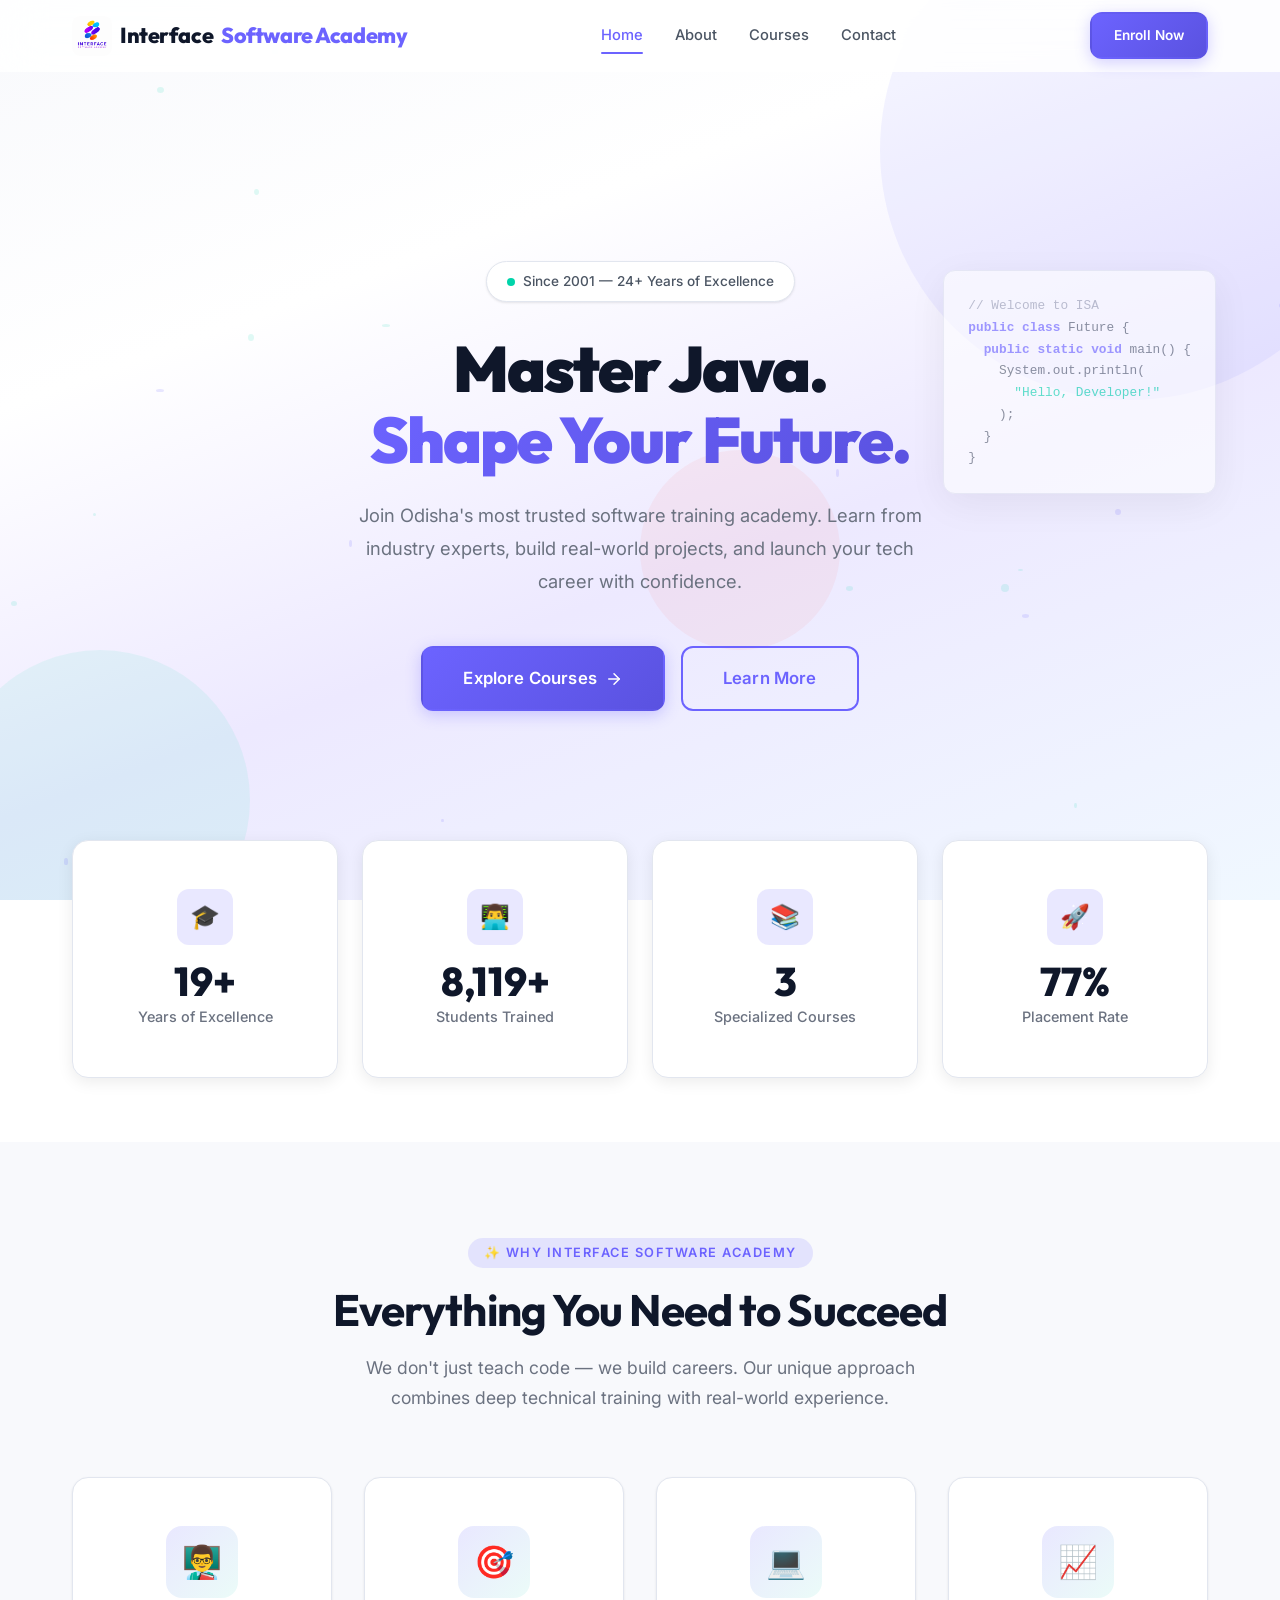
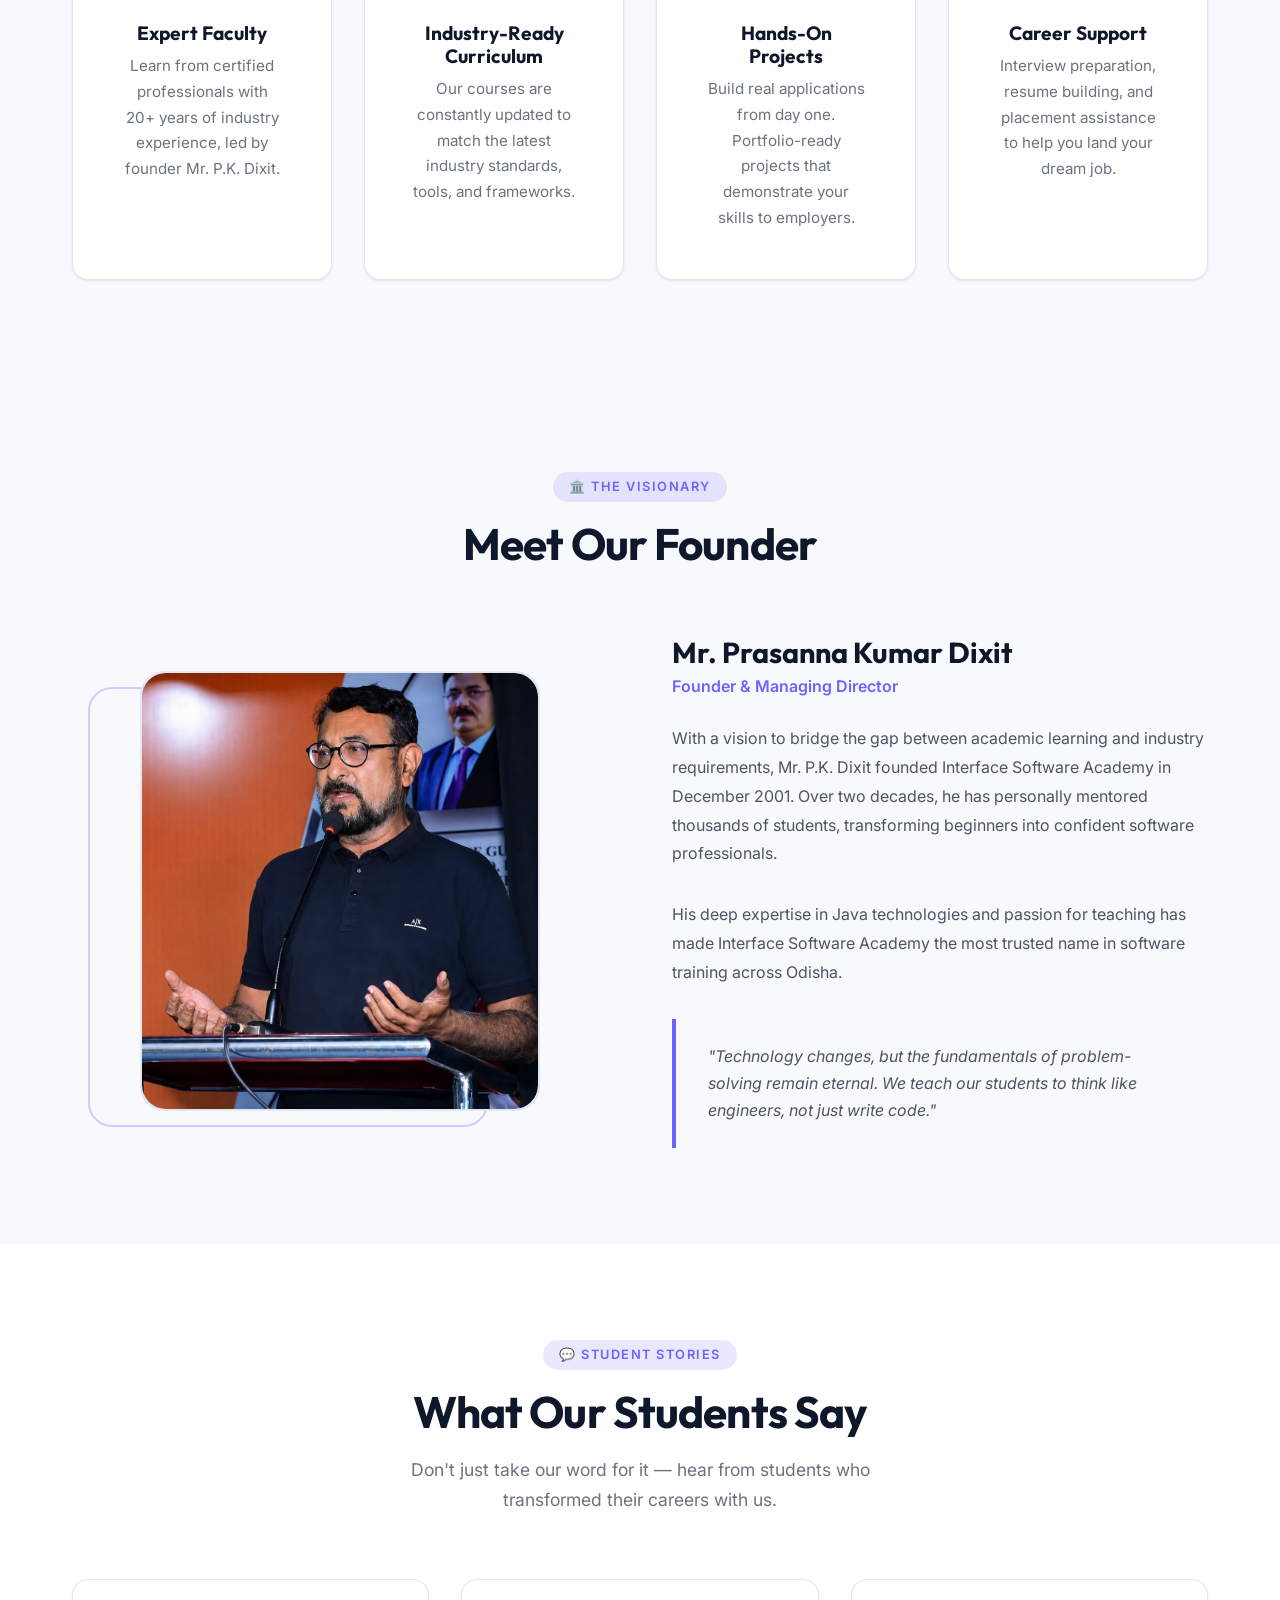
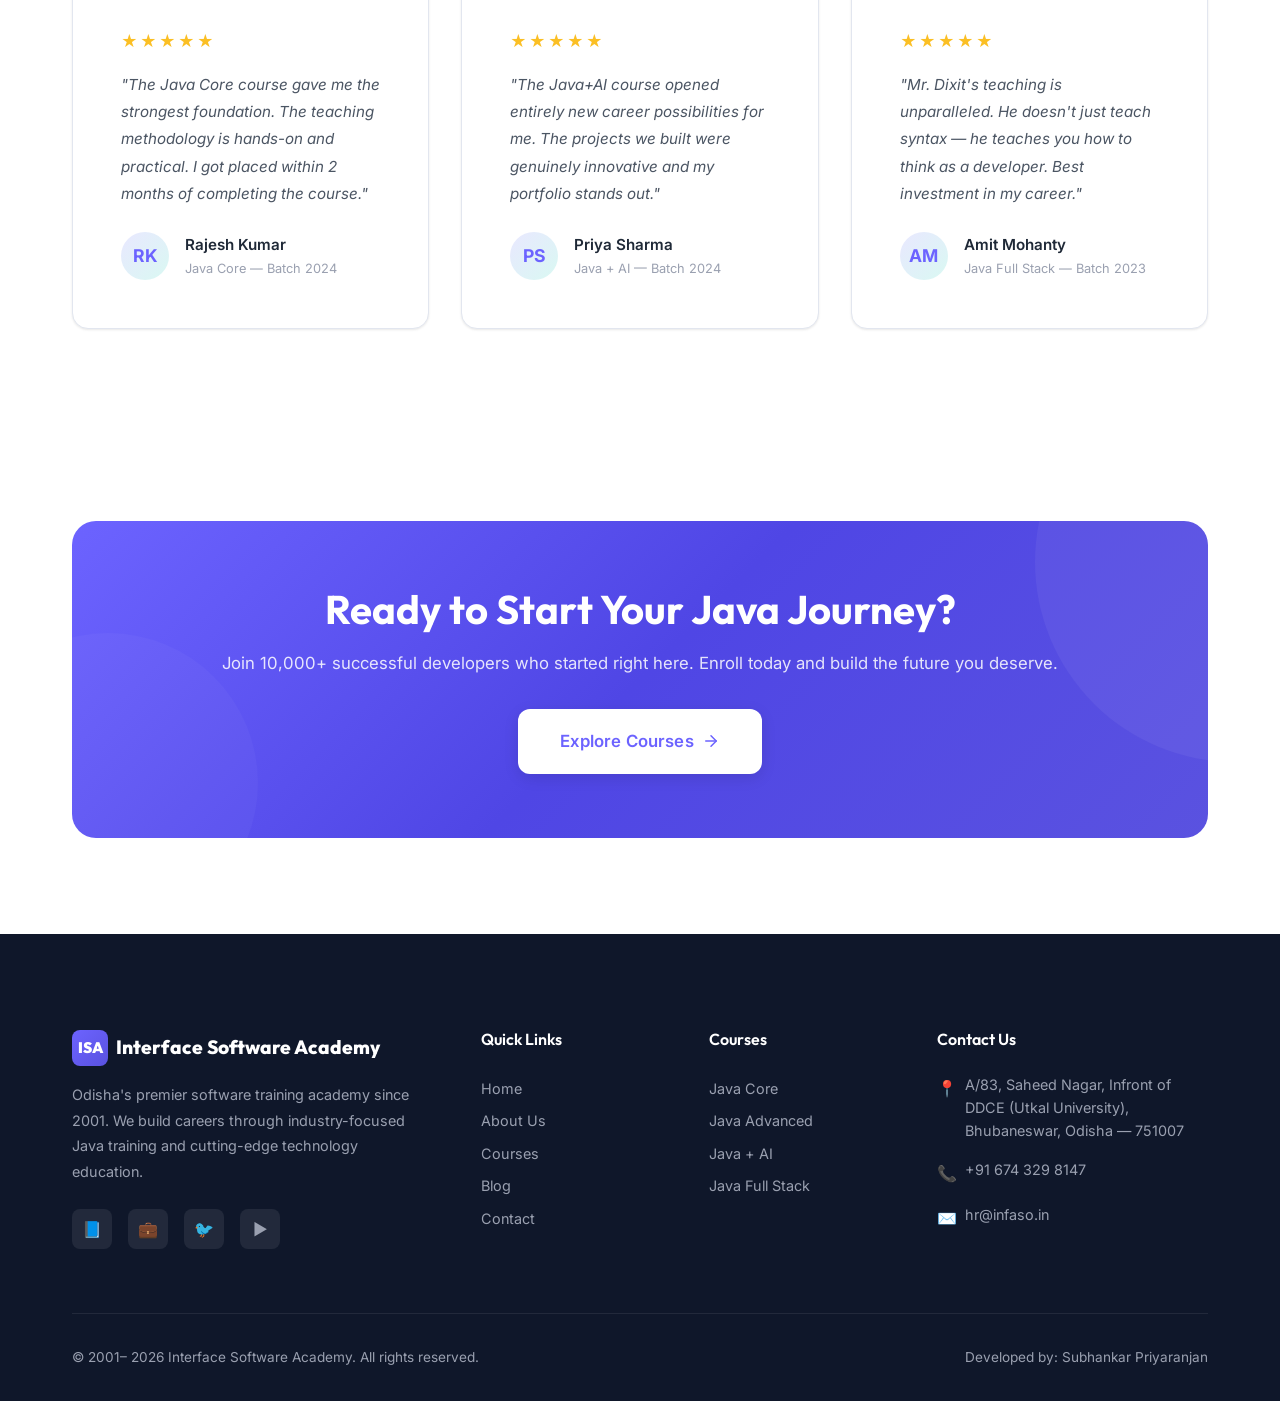
==== commit 04e8801f: "feat: initialize design system with global CSS and update navigation logo and site favicon" ====
--- a/index.html
+++ b/index.html
@@ -8,8 +8,7 @@
   <meta name="description"
     content="Interface Software Academy, founded by Mr. P.K. Dixit in 2001, is Odisha's premier Java training institute offering Core Java, Advanced Java, Java+AI, and Full Stack Java courses.">
   <link rel="stylesheet" href="css/style.css">
-  <link rel="icon" type="image/svg+xml"
-    href="data:image/svg+xml,<svg xmlns='http://www.w3.org/2000/svg' viewBox='0 0 32 32'><rect width='32' height='32' rx='6' fill='%236C63FF'/><text x='50%25' y='55%25' dominant-baseline='middle' text-anchor='middle' fill='white' font-size='18' font-weight='bold' font-family='sans-serif'>ISA</text></svg>">
+  <link rel="icon" type="image/png" href="Asset/interface_logo.png">
 </head>
 
 <body>
@@ -18,8 +17,8 @@
   <nav class="navbar" id="navbar">
     <div class="navbar__inner">
       <a href="index.html" class="navbar__logo">
-        <div class="navbar__logo-icon">ISA</div>
-        Interface<span>Software</span>
+        <img src="Asset/interface_logo.png" alt="Interface Software Academy Logo" class="navbar__logo-icon">
+        Interface<span>Software Academy</span>
       </a>
 
       <div class="navbar__links" id="navLinks">
@@ -177,7 +176,7 @@
       <div class="founder">
         <div class="founder__image-wrap reveal reveal--left">
           <div class="founder__image">
-            <span class="founder__image-placeholder">👤</span>
+            <img src="Asset/founder_image.png" alt="Mr. Prasanna Kumar Dixit - Founder" class="founder__img">
           </div>
           <div class="founder__image-frame"></div>
         </div>
@@ -285,7 +284,7 @@
         <div>
           <div class="footer__logo">
             <div class="footer__logo-icon">ISA</div>
-            Interface Software
+            Interface Software Academy
           </div>
           <p class="footer__brand-desc">
             Odisha's premier software training academy since 2001. We build careers through industry-focused Java
@@ -335,7 +334,11 @@
       </div>
 
       <div class="footer__bottom">
-        <p>© 2001–2026 Interface Software Academy. All rights reserved.</p>
+        <p>
+          © 2001–
+          <script>document.write(new Date().getFullYear())</script>
+          Interface Software Academy. All rights reserved.
+        </p>
         <p>Developed by: Subhankar Priyaranjan </p>
       </div>
     </div>
--- a/css/style.css
+++ b/css/style.css
@@ -320,16 +320,10 @@
 }
 
 .navbar__logo-icon {
-  display: flex;
-  align-items: center;
-  justify-content: center;
   width: 40px;
   height: 40px;
-  background: linear-gradient(135deg, var(--primary), var(--primary-dark));
-  color: var(--white);
-  font-size: 1.1rem;
-  font-weight: 900;
   border-radius: var(--radius-sm);
+  object-fit: contain;
 }
 
 .navbar__logo span {
@@ -907,9 +901,11 @@
   margin: 0 auto;
 }
 
-.founder__image-placeholder {
-  font-size: 5rem;
-  opacity: 0.3;
+.founder__img {
+  width: 100%;
+  height: 100%;
+  object-fit: cover;
+  border-radius: var(--radius-xl);
 }
 
 .founder__image-frame {
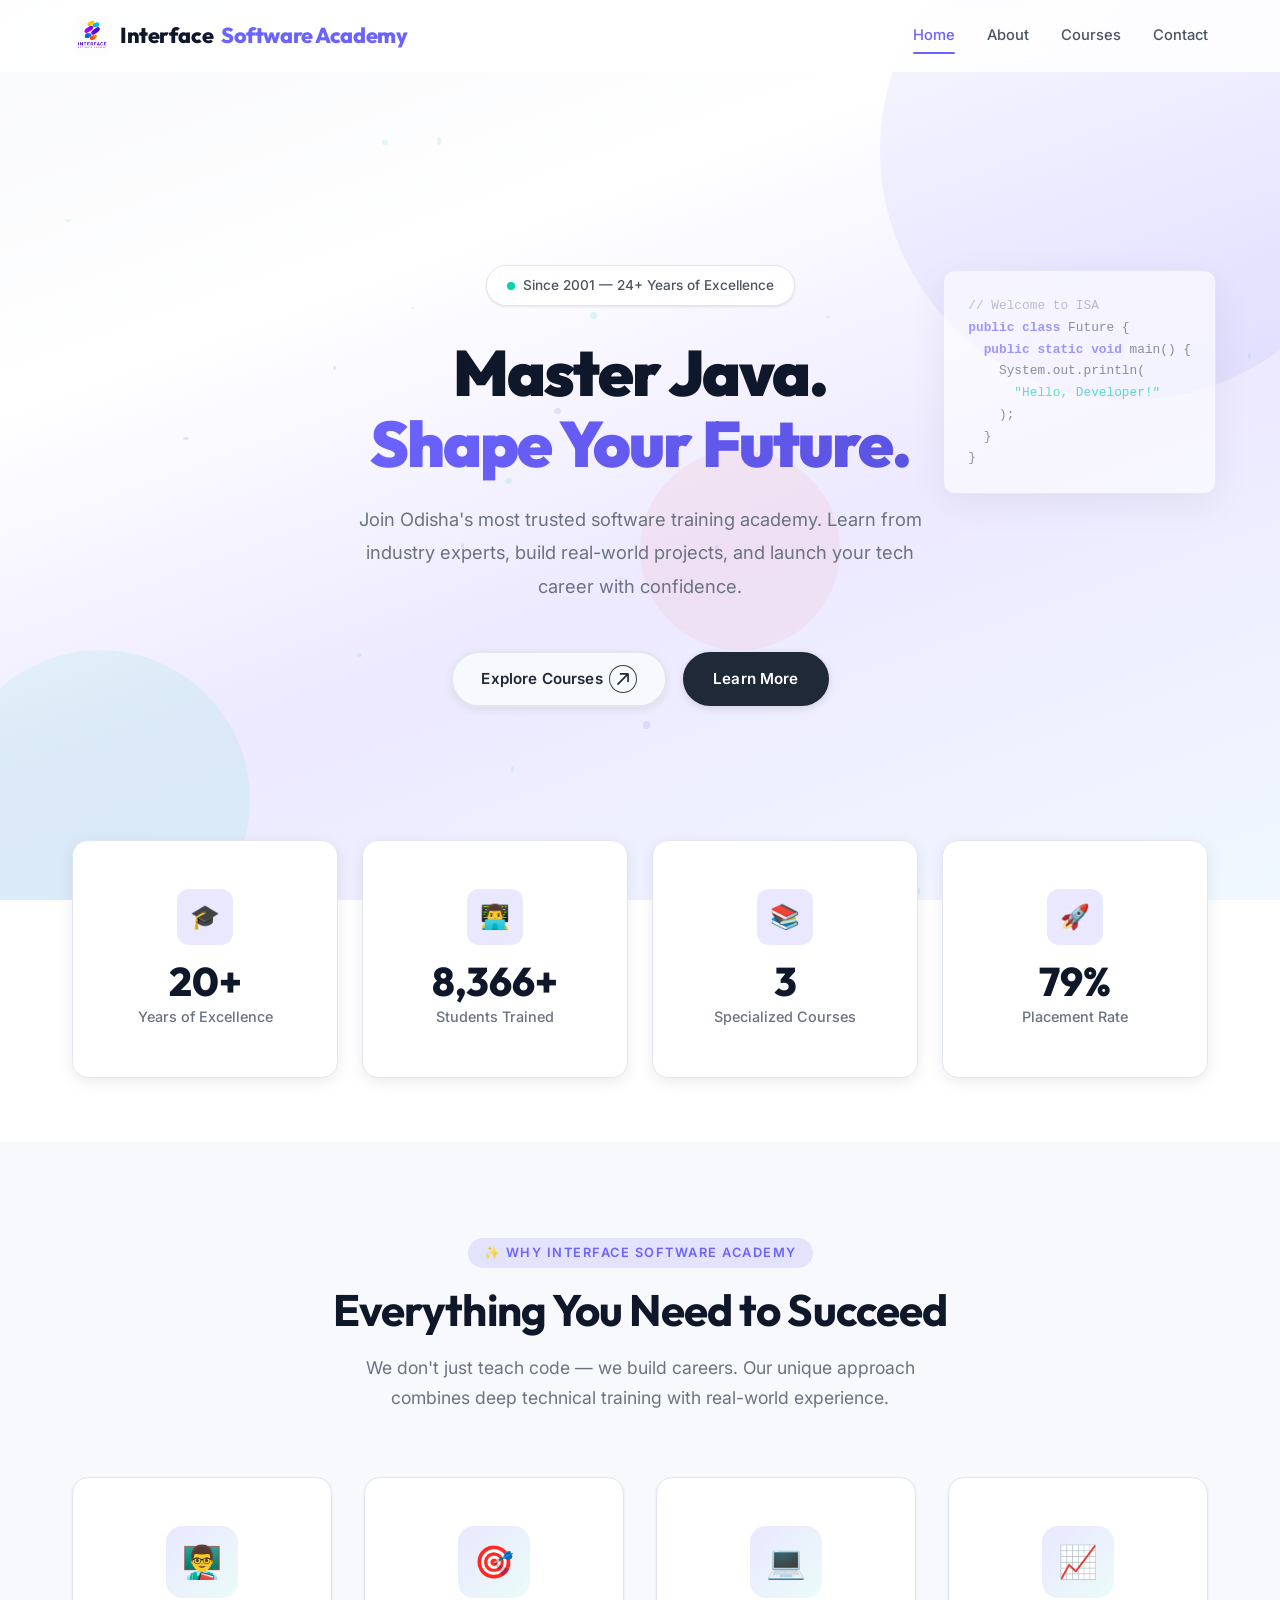
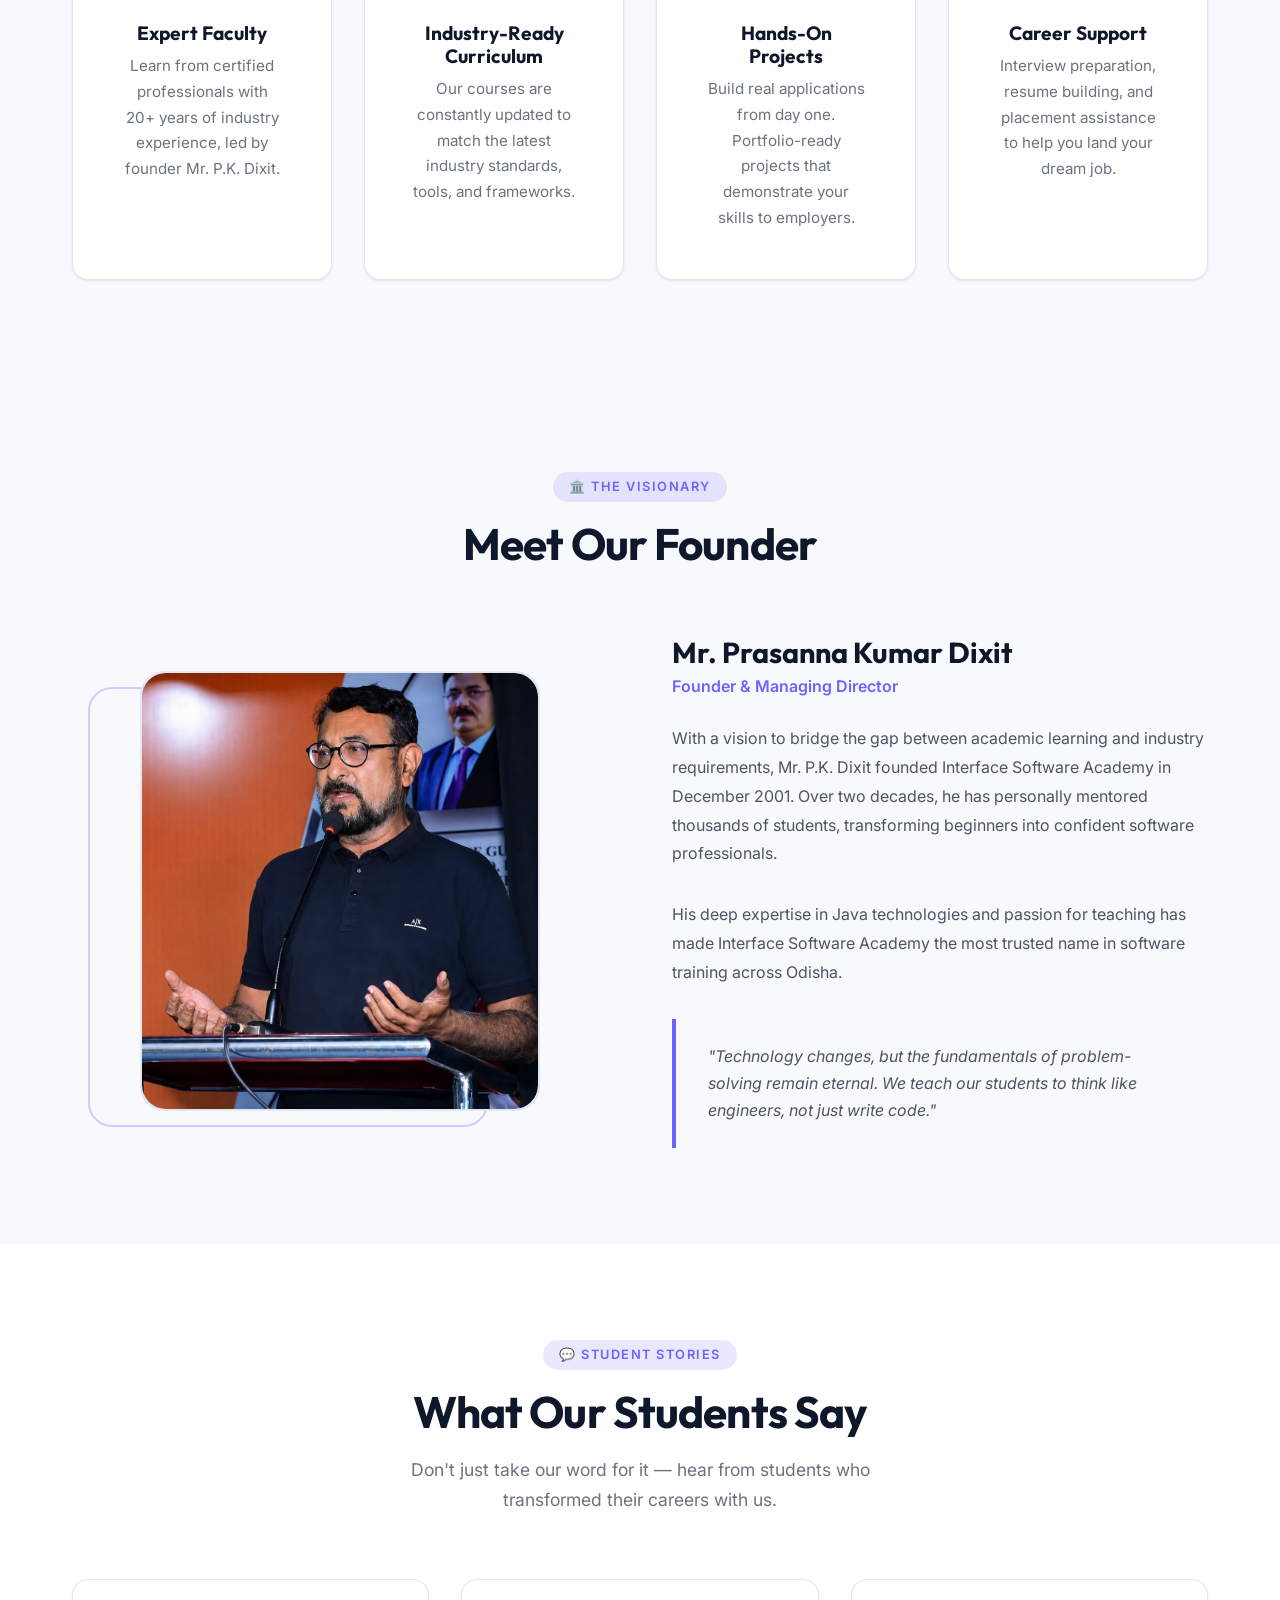
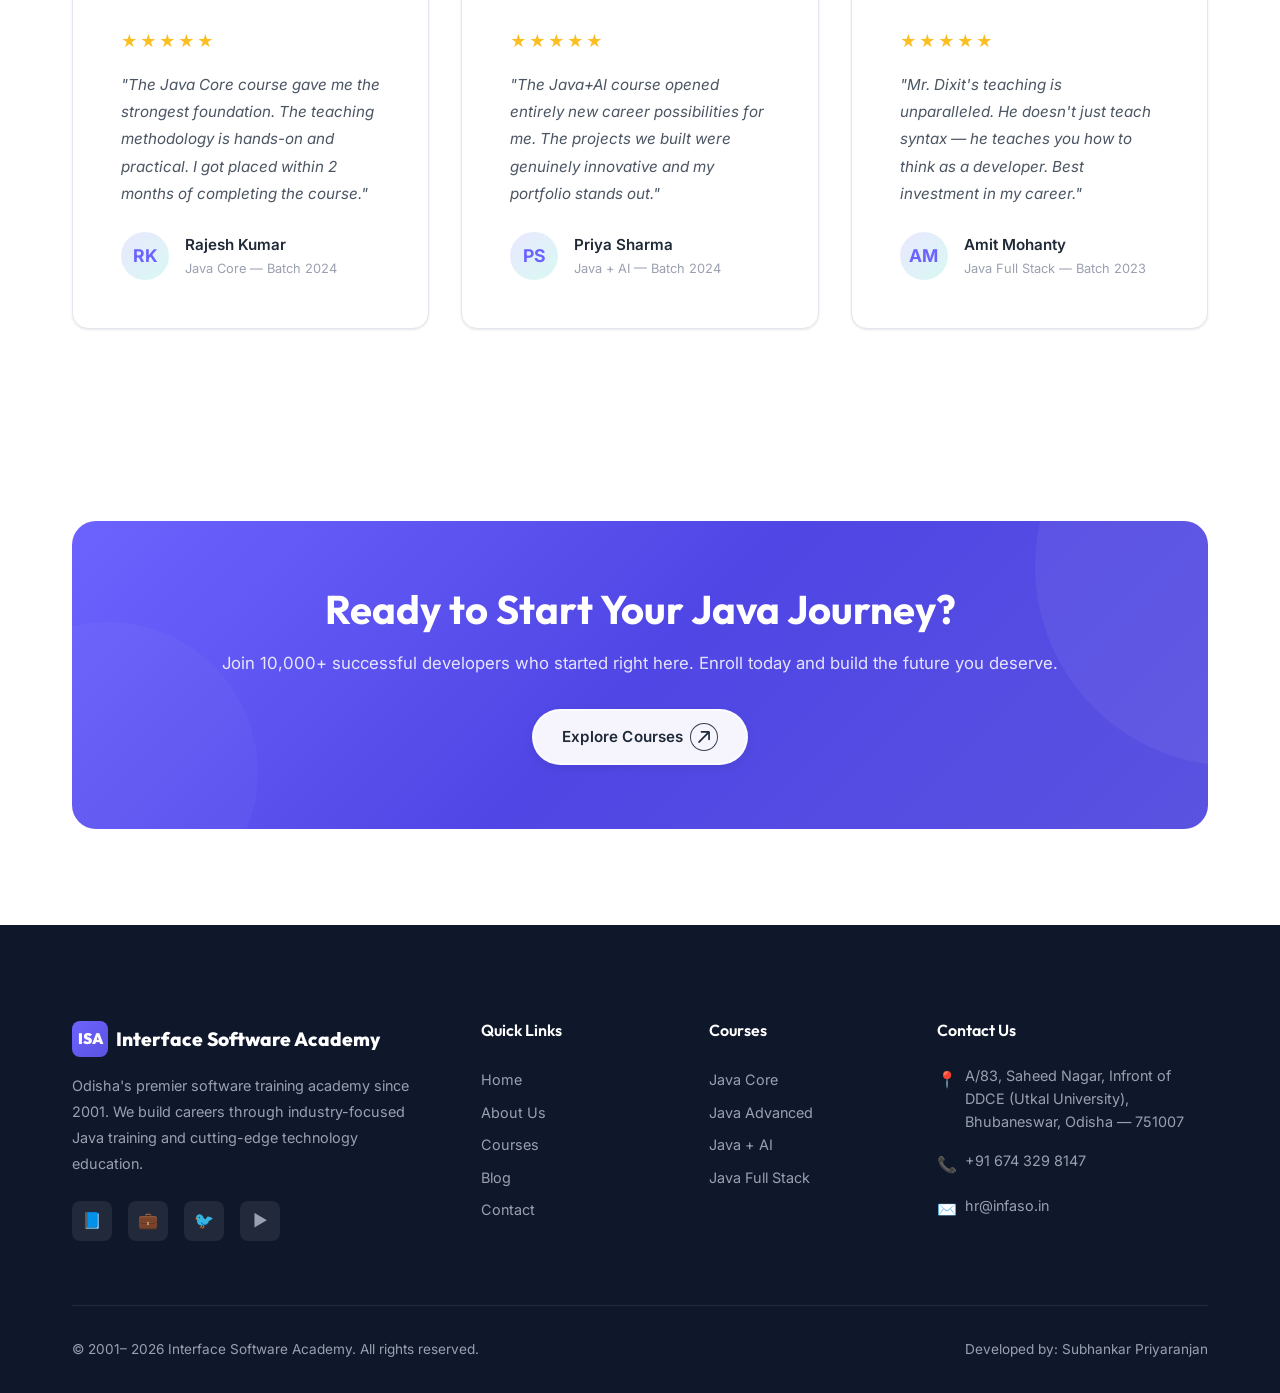
==== commit 25e4db4a: "feat: add design system styles and integrate consistent action arrow icons across all pages" ====
--- a/index.html
+++ b/index.html
@@ -31,9 +31,9 @@
 
       </div>
 
-      <div class="navbar__actions">
+      <!-- <div class="navbar__actions">
         <a href="#" class="btn btn--primary btn--small">Enroll Now </a>
-      </div>
+      </div> -->
 
       <button class="navbar__hamburger" id="hamburger" aria-label="Toggle menu">
         <span></span>
@@ -82,13 +82,15 @@
       <div class="hero__cta">
         <a href="courses.html" class="btn btn--primary btn--large">
           Explore Courses
-          <svg width="18" height="18" viewBox="0 0 24 24" fill="none" stroke="currentColor" stroke-width="2"
-            stroke-linecap="round" stroke-linejoin="round">
-            <path d="M5 12h14" />
-            <path d="m12 5 7 7-7 7" />
-          </svg>
+          <span class="btn__arrow">
+            <svg viewBox="0 0 16 19" xmlns="http://www.w3.org/2000/svg">
+              <path
+                d="M7 18C7 18.5523 7.44772 19 8 19C8.55228 19 9 18.5523 9 18H7ZM8.70711 0.292893C8.31658 -0.0976311 7.68342 -0.0976311 7.29289 0.292893L0.928932 6.65685C0.538408 7.04738 0.538408 7.68054 0.928932 8.07107C1.31946 8.46159 1.95262 8.46159 2.34315 8.07107L8 2.41421L13.6569 8.07107C14.0474 8.46159 14.6805 8.46159 15.0711 8.07107C15.4616 7.68054 15.4616 7.04738 15.0711 6.65685L8.70711 0.292893ZM9 18L9 1H7L7 18H9Z">
+              </path>
+            </svg>
+          </span>
         </a>
-        <a href="about.html" class="btn btn--outline btn--large">Learn More</a>
+        <a href="about.html" class="btn btn--secondary btn--large">Learn More</a>
       </div>
     </div>
   </section>
@@ -266,11 +268,13 @@
           build the future you deserve.</p>
         <a href="courses.html" class="btn btn--white btn--large">
           Explore Courses
-          <svg width="18" height="18" viewBox="0 0 24 24" fill="none" stroke="currentColor" stroke-width="2"
-            stroke-linecap="round" stroke-linejoin="round">
-            <path d="M5 12h14" />
-            <path d="m12 5 7 7-7 7" />
-          </svg>
+          <span class="btn__arrow">
+            <svg viewBox="0 0 16 19" xmlns="http://www.w3.org/2000/svg">
+              <path
+                d="M7 18C7 18.5523 7.44772 19 8 19C8.55228 19 9 18.5523 9 18H7ZM8.70711 0.292893C8.31658 -0.0976311 7.68342 -0.0976311 7.29289 0.292893L0.928932 6.65685C0.538408 7.04738 0.538408 7.68054 0.928932 8.07107C1.31946 8.46159 1.95262 8.46159 2.34315 8.07107L8 2.41421L13.6569 8.07107C14.0474 8.46159 14.6805 8.46159 15.0711 8.07107C15.4616 7.68054 15.4616 7.04738 15.0711 6.65685L8.70711 0.292893ZM9 18L9 1H7L7 18H9Z">
+              </path>
+            </svg>
+          </span>
         </a>
       </div>
     </div>
--- a/css/style.css
+++ b/css/style.css
@@ -181,97 +181,206 @@
 /* ============================================
    UNIVERSAL BUTTON
    ============================================ */
+/* ── Animated Pill Button (Uiverse-inspired) ── */
 .btn {
   display: inline-flex;
   align-items: center;
   justify-content: center;
-  gap: var(--space-sm);
-  padding: 14px 32px;
+  gap: 0.4rem;
+  padding: 10px 22px;
   font-family: var(--font-body);
-  font-size: 0.95rem;
+  font-size: 0.9rem;
   font-weight: 600;
-  border: 2px solid transparent;
-  border-radius: var(--radius-md);
+  border: 2px solid var(--gray-200);
+  border-radius: 9999px;
   cursor: pointer;
-  transition: all var(--transition-base);
   position: relative;
   overflow: hidden;
+  z-index: 1;
   white-space: nowrap;
   letter-spacing: 0.01em;
-}
-
+  background: var(--gray-50, #f9fafb);
+  color: var(--gray-800, #1f2937);
+  box-shadow: 0 3px 10px rgba(0, 0, 0, 0.07);
+  text-decoration: none;
+  transition: color 0.4s ease, border-color 0.4s ease, box-shadow 0.3s ease, transform 0.3s ease;
+}
+
+/* Expanding circle on hover */
 .btn::before {
   content: '';
   position: absolute;
-  top: 0;
+  width: 100%;
+  aspect-ratio: 1 / 1;
+  top: 50%;
   left: -100%;
+  border-radius: 50%;
+  transform: translateY(-50%);
+  background: #10b981; /* emerald-500 */
+  z-index: -1;
+  transition: left 0.7s ease, transform 0s 0.7s;
+}
+
+.btn:hover::before {
+  left: 0;
+  transform: translateY(-50%) scale(1.5);
+  transition: left 0.7s ease, transform 0.7s ease;
+}
+
+.btn:hover {
+  color: #fff;
+  border-color: #10b981;
+  box-shadow: 0 8px 28px rgba(16, 185, 129, 0.35);
+}
+
+.btn:active {
+  transform: scale(0.97);
+}
+
+/* Arrow icon inside a circle */
+.btn__arrow {
+  display: flex;
+  align-items: center;
+  justify-content: center;
+  width: 26px;
+  height: 26px;
+  border-radius: 50%;
+  border: 1.5px solid var(--gray-700, #374151);
+  padding: 5px;
+  transform: rotate(45deg);
+  transition: transform 0.3s ease, background 0.3s ease, border-color 0.3s ease;
+}
+
+.btn__arrow svg {
   width: 100%;
   height: 100%;
-  background: linear-gradient(90deg, transparent, rgba(255,255,255,0.2), transparent);
-  transition: left 0.5s ease;
-}
-
-.btn:hover::before {
-  left: 100%;
-}
-
+}
+
+.btn__arrow svg path {
+  fill: var(--gray-800, #1f2937);
+  transition: fill 0.3s ease;
+}
+
+.btn:hover .btn__arrow {
+  transform: rotate(90deg);
+  background: #fff;
+  border-color: transparent;
+}
+
+.btn:hover .btn__arrow svg path {
+  fill: var(--gray-800, #1f2937);
+}
+
+/* ── Variant: Primary (emerald expand) ── */
 .btn--primary {
-  background: linear-gradient(135deg, var(--primary) 0%, var(--primary-dark) 100%);
-  color: var(--white);
-  box-shadow: 0 4px 15px rgba(108, 99, 255, 0.3);
+  background: var(--gray-50, #f9fafb);
+  color: var(--gray-800, #1f2937);
+  border-color: var(--gray-200);
+}
+
+.btn--primary::before {
+  background: #10b981;
 }
 
 .btn--primary:hover {
-  transform: translateY(-2px);
-  box-shadow: 0 8px 25px rgba(108, 99, 255, 0.4);
-}
-
-.btn--primary:active {
-  transform: translateY(0);
-  box-shadow: 0 2px 10px rgba(108, 99, 255, 0.3);
-}
-
+  color: #fff;
+  border-color: #10b981;
+  box-shadow: 0 8px 28px rgba(16, 185, 129, 0.35);
+}
+
+/* ── Variant: Outline (emerald expand) ── */
 .btn--outline {
   background: transparent;
-  color: var(--primary);
-  border-color: var(--primary);
+  color: var(--gray-800, #1f2937);
+  border-color: var(--gray-300, #d1d5db);
+}
+
+.btn--outline::before {
+  background: #10b981;
 }
 
 .btn--outline:hover {
-  background: var(--primary);
-  color: var(--white);
-  transform: translateY(-2px);
-  box-shadow: 0 8px 25px rgba(108, 99, 255, 0.3);
-}
-
+  color: #fff;
+  border-color: #10b981;
+  box-shadow: 0 8px 28px rgba(16, 185, 129, 0.3);
+}
+
+.btn--outline .btn__arrow {
+  border-color: var(--gray-700, #374151);
+}
+
+.btn--outline .btn__arrow svg path {
+  fill: var(--gray-800, #1f2937);
+}
+
+/* ── Variant: Secondary (simple dark/grey, no animation) ── */
+.btn--secondary {
+  background: var(--gray-800, #1f2937);
+  color: #fff;
+  border-color: var(--gray-800, #1f2937);
+  box-shadow: 0 2px 8px rgba(0, 0, 0, 0.12);
+}
+
+.btn--secondary::before {
+  display: none;
+}
+
+.btn--secondary:hover {
+  background: var(--gray-700, #374151);
+  color: #fff;
+  border-color: var(--gray-700, #374151);
+  box-shadow: 0 4px 14px rgba(0, 0, 0, 0.18);
+  transform: translateY(-1px);
+}
+
+.btn--secondary:active {
+  transform: translateY(0);
+  box-shadow: 0 2px 6px rgba(0, 0, 0, 0.15);
+}
+
+/* ── Variant: White (for dark backgrounds) ── */
 .btn--white {
-  background: var(--white);
-  color: var(--primary);
-  box-shadow: 0 4px 15px rgba(0,0,0,0.1);
+  background: rgba(255, 255, 255, 0.95);
+  color: var(--gray-800, #1f2937);
+  border-color: rgba(255, 255, 255, 0.5);
+  backdrop-filter: blur(8px);
+}
+
+.btn--white::before {
+  background: #10b981;
 }
 
 .btn--white:hover {
-  transform: translateY(-2px);
-  box-shadow: 0 8px 25px rgba(0,0,0,0.15);
-}
-
+  color: #fff;
+  border-color: #10b981;
+  box-shadow: 0 8px 28px rgba(16, 185, 129, 0.35);
+}
+
+/* ── Size modifiers ── */
 .btn--large {
-  padding: 16px 40px;
-  font-size: 1.05rem;
+  padding: 12px 28px;
+  font-size: 0.95rem;
+}
+
+.btn--large .btn__arrow {
+  width: 28px;
+  height: 28px;
 }
 
 .btn--small {
-  padding: 10px 22px;
-  font-size: 0.85rem;
+  padding: 7px 16px;
+  font-size: 0.8rem;
+  gap: 0.3rem;
+}
+
+.btn--small .btn__arrow {
+  width: 22px;
+  height: 22px;
+  padding: 3px;
 }
 
 .btn--full {
   width: 100%;
-}
-
-.btn--icon svg {
-  width: 18px;
-  height: 18px;
 }
 
 
@@ -2094,71 +2203,149 @@
 }
 
 /* ---- Plan Buttons ---- */
+/* ── Plan Card Animated Pill Button ── */
 .plan-btn {
   display: flex;
   align-items: center;
   justify-content: center;
+  gap: 0.4rem;
   width: 100%;
-  padding: 14px 24px;
+  padding: 10px 22px;
   font-family: var(--font-body);
-  font-size: 0.95rem;
+  font-size: 0.9rem;
   font-weight: 600;
-  border: 2px solid transparent;
-  border-radius: var(--radius-md);
+  border: 2px solid var(--gray-200);
+  border-radius: 9999px;
   cursor: pointer;
-  transition: all var(--transition-base);
   position: relative;
   overflow: hidden;
+  z-index: 1;
+  background: var(--gray-50, #f9fafb);
+  color: var(--gray-800, #1f2937);
+  box-shadow: 0 3px 10px rgba(0, 0, 0, 0.06);
+  transition: color 0.4s ease, border-color 0.4s ease, box-shadow 0.3s ease, transform 0.3s ease;
 }
 
 .plan-btn::before {
   content: '';
   position: absolute;
-  top: 0;
+  width: 100%;
+  aspect-ratio: 1 / 1;
+  top: 50%;
   left: -100%;
+  border-radius: 50%;
+  transform: translateY(-50%);
+  background: var(--gray-800, #1f2937);
+  z-index: -1;
+  transition: left 0.7s ease, transform 0s 0.7s;
+}
+
+.plan-btn:hover::before {
+  left: 0;
+  transform: translateY(-50%) scale(1.5);
+  transition: left 0.7s ease, transform 0.7s ease;
+}
+
+.plan-btn:hover {
+  color: #fff;
+  border-color: var(--gray-800, #1f2937);
+  box-shadow: 0 8px 28px rgba(0, 0, 0, 0.2);
+}
+
+.plan-btn:active {
+  transform: scale(0.97);
+}
+
+.plan-btn .plan-btn__arrow {
+  display: flex;
+  align-items: center;
+  justify-content: center;
+  width: 24px;
+  height: 24px;
+  border-radius: 50%;
+  border: 1.5px solid var(--gray-700, #374151);
+  padding: 4px;
+  transform: rotate(45deg);
+  transition: transform 0.3s ease, background 0.3s ease, border-color 0.3s ease;
+}
+
+.plan-btn .plan-btn__arrow svg {
   width: 100%;
   height: 100%;
-  background: linear-gradient(90deg, transparent, rgba(255,255,255,0.2), transparent);
-  transition: left 0.5s ease;
-}
-
-.plan-btn:hover::before {
-  left: 100%;
-}
-
+}
+
+.plan-btn .plan-btn__arrow svg path {
+  fill: var(--gray-800, #1f2937);
+  transition: fill 0.3s ease;
+}
+
+.plan-btn:hover .plan-btn__arrow {
+  transform: rotate(90deg);
+  background: #fff;
+  border-color: transparent;
+}
+
+.plan-btn:hover .plan-btn__arrow svg path {
+  fill: var(--gray-800, #1f2937);
+}
+
+/* ── Outline variant (dark hover) ── */
 .plan-btn-outline {
   background: transparent;
-  color: var(--primary);
-  border-color: var(--primary);
+  color: var(--gray-800, #1f2937);
+  border-color: var(--gray-300, #d1d5db);
+}
+
+.plan-btn-outline::before {
+  background: var(--gray-800, #1f2937);
 }
 
 .plan-btn-outline:hover {
-  background: var(--primary);
-  color: var(--white);
-  transform: translateY(-2px);
-  box-shadow: 0 8px 25px rgba(108, 99, 255, 0.3);
-}
-
+  color: #fff;
+  border-color: var(--gray-800, #1f2937);
+  box-shadow: 0 8px 28px rgba(0, 0, 0, 0.2);
+}
+
+.plan-btn-outline .plan-btn__arrow {
+  border-color: var(--gray-700, #374151);
+}
+
+.plan-btn-outline .plan-btn__arrow svg path {
+  fill: var(--gray-800, #1f2937);
+}
+
+/* ── Fill variant (dark hover) ── */
 .plan-btn-fill {
-  background: linear-gradient(135deg, var(--primary), var(--primary-dark));
-  color: var(--white);
-  box-shadow: 0 4px 15px rgba(108, 99, 255, 0.3);
+  background: var(--gray-50, #f9fafb);
+  color: var(--gray-800, #1f2937);
+  border-color: var(--gray-200);
+}
+
+.plan-btn-fill::before {
+  background: var(--gray-800, #1f2937);
 }
 
 .plan-btn-fill:hover {
-  transform: translateY(-2px);
-  box-shadow: 0 8px 25px rgba(108, 99, 255, 0.4);
-}
-
+  color: #fff;
+  border-color: var(--gray-800, #1f2937);
+  box-shadow: 0 8px 28px rgba(0, 0, 0, 0.2);
+}
+
+/* ── Gold variant (dark hover) ── */
 .plan-btn-gold {
-  background: linear-gradient(135deg, #F59E0B, #D97706);
-  color: var(--white);
-  box-shadow: 0 4px 15px rgba(245, 158, 11, 0.3);
+  background: var(--gray-50, #f9fafb);
+  color: var(--gray-800, #1f2937);
+  border-color: var(--gray-200);
+}
+
+.plan-btn-gold::before {
+  background: var(--gray-800, #1f2937);
 }
 
 .plan-btn-gold:hover {
-  transform: translateY(-2px);
-  box-shadow: 0 8px 25px rgba(245, 158, 11, 0.4);
+  color: #fff;
+  border-color: var(--gray-800, #1f2937);
+  box-shadow: 0 8px 28px rgba(0, 0, 0, 0.2);
 }
 
 
